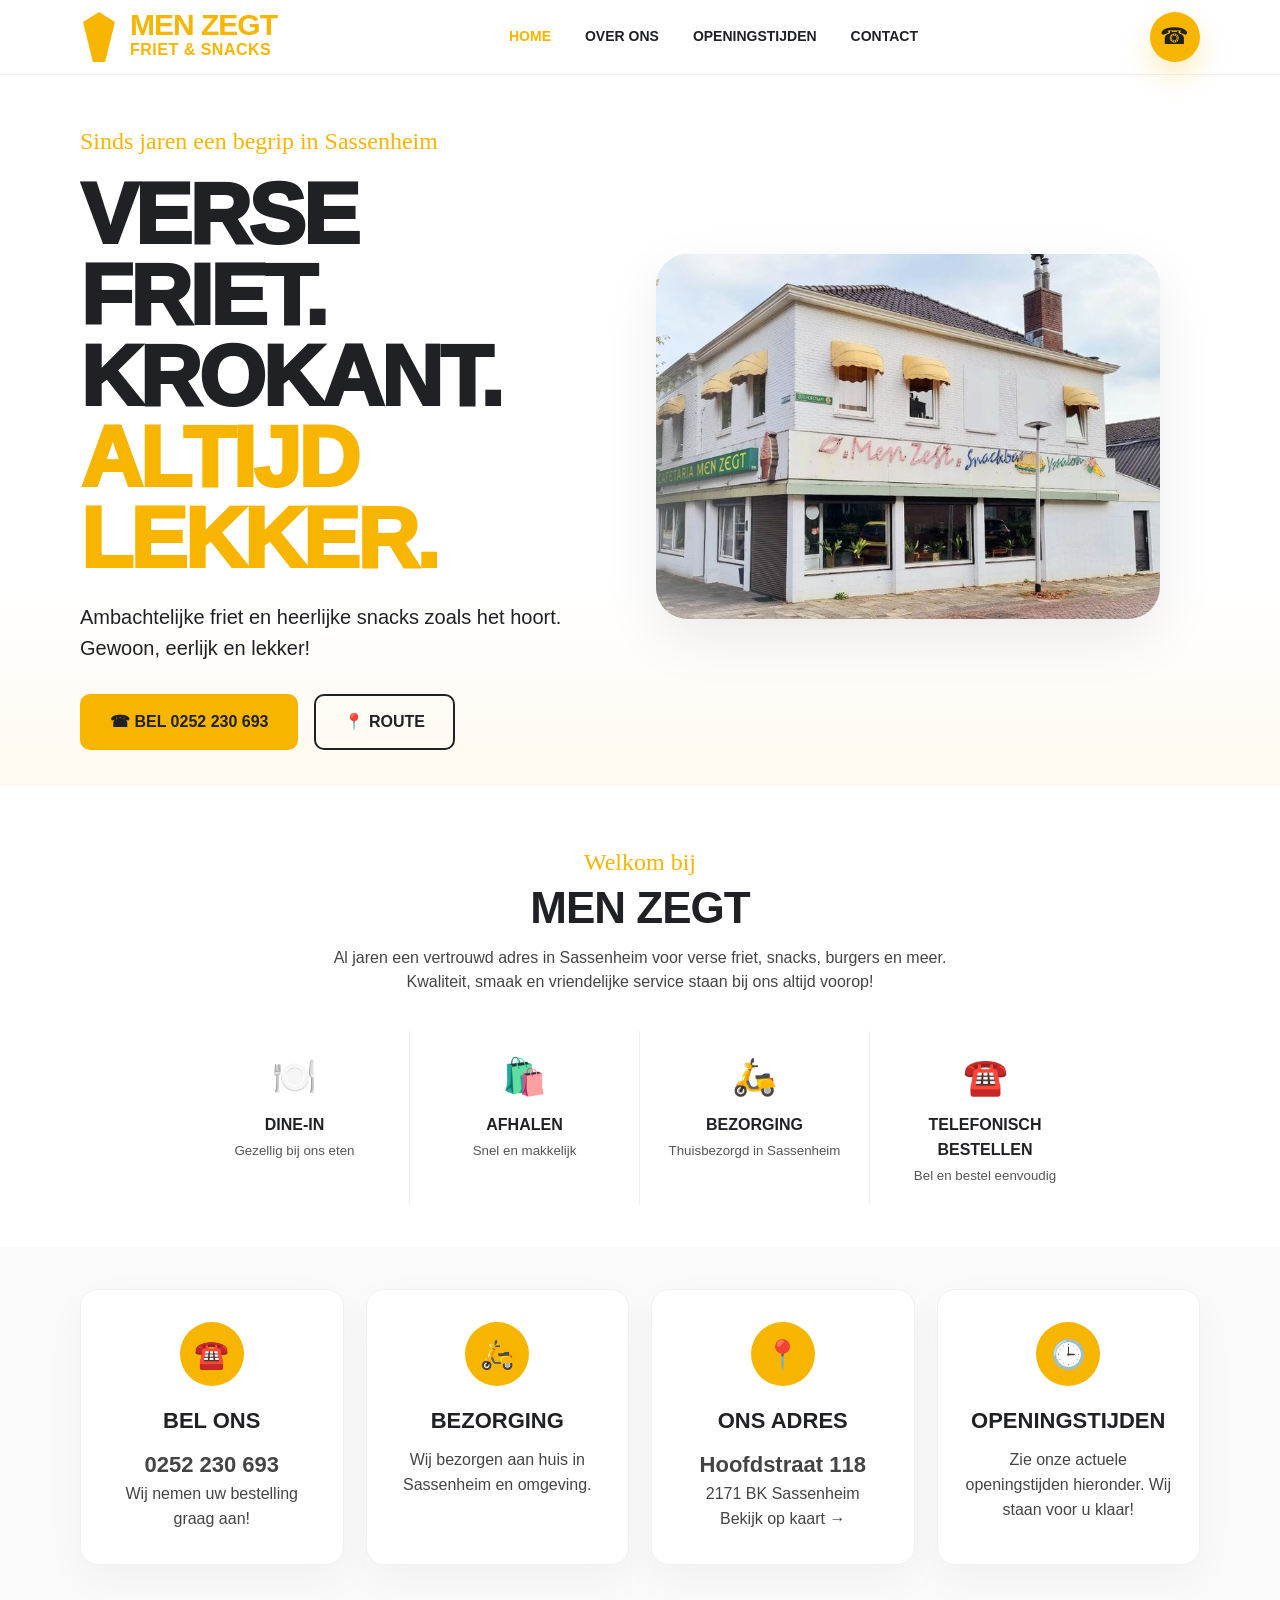
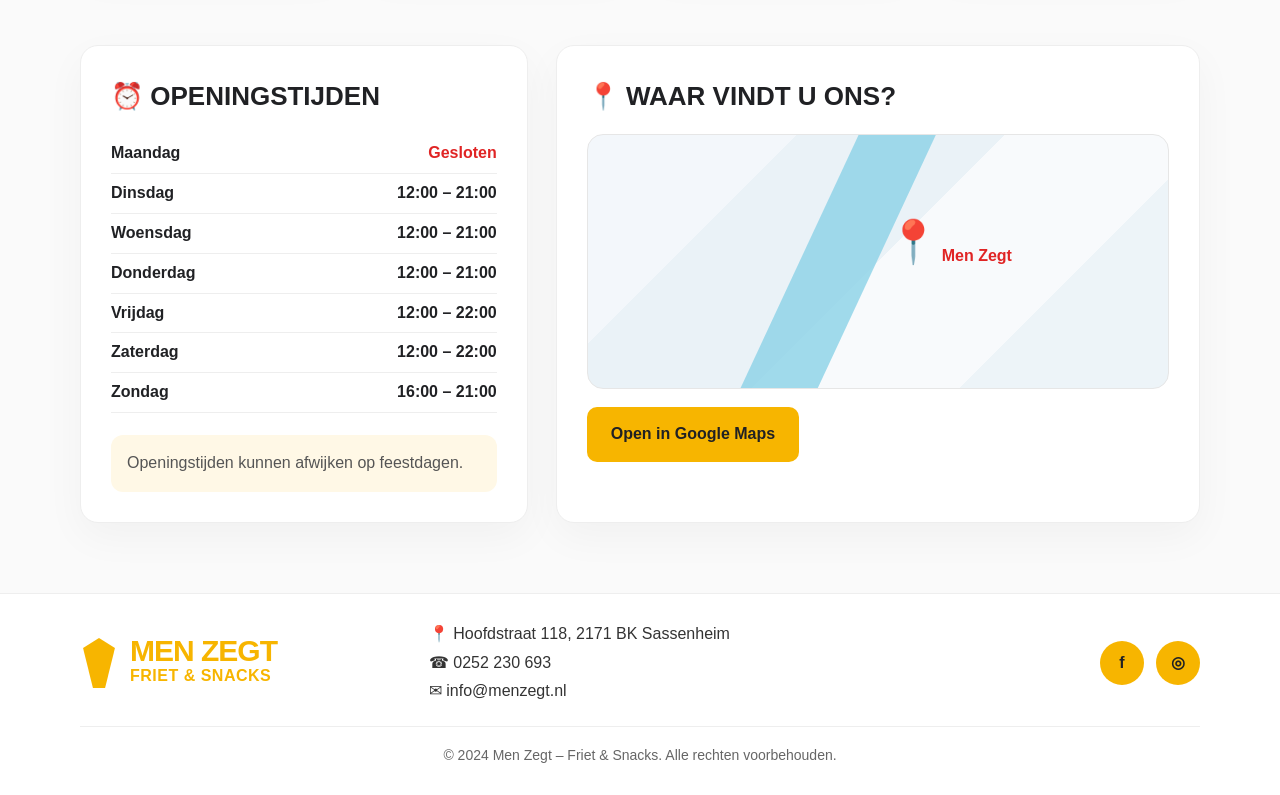
==== index.html @ 77c92645 "Add files via upload" ====
<!doctype html>
<html lang="nl">
<head>
<meta charset="utf-8" />
<meta name="viewport" content="width=device-width, initial-scale=1" />
<title>Men Zegt — Friet & Snacks Sassenheim</title>
<meta name="description" content="Men Zegt Friet & Snacks in Sassenheim. Bel 0252 230 693 voor afhalen of bezorging." />
<style>
:root{--yellow:#f7b500;--black:#202124;--muted:#666;--soft:#fff8e6;--line:#eee;--shadow:0 20px 55px rgba(0,0,0,.08)}
*{box-sizing:border-box}html{scroll-behavior:smooth}body{margin:0;font-family:Arial,Helvetica,sans-serif;color:var(--black);background:#fff;line-height:1.55}a{color:inherit;text-decoration:none}.wrap{width:min(1120px,92vw);margin:auto}
.header{position:sticky;top:0;background:rgba(255,255,255,.92);backdrop-filter:blur(14px);border-bottom:1px solid #f2f2f2;z-index:10}.nav{height:74px;display:flex;align-items:center;justify-content:space-between;gap:24px}.logo{display:flex;align-items:center;gap:12px;font-weight:900}.fries{width:38px;height:50px;background:var(--yellow);clip-path:polygon(50% 0,92% 20%,66% 100%,34% 100%,8% 20%)}.logo b{display:block;font-size:30px;line-height:.9;letter-spacing:-1px}.logo span{display:block;color:var(--yellow);font-weight:900;font-size:16px;letter-spacing:.5px}.links{display:flex;gap:34px;font-size:14px;font-weight:800;text-transform:uppercase}.links a:first-child{color:var(--yellow)}.roundcall{width:50px;height:50px;border-radius:999px;background:var(--yellow);display:grid;place-items:center;font-size:23px;box-shadow:0 14px 28px rgba(247,181,0,.25)}
.hero{padding:48px 0 36px;background:linear-gradient(180deg,#fff 0%,#fff 72%,#fffaf0 100%);overflow:hidden}.hero-grid{display:grid;grid-template-columns:.92fr 1.08fr;align-items:center;gap:38px}.eyebrow{font-family:cursive;color:var(--yellow);font-size:24px;margin:0 0 14px}h1{font-size:clamp(46px,7vw,86px);line-height:.94;margin:0 0 24px;font-weight:950;letter-spacing:-3px;text-transform:uppercase}h1 .yellow{color:var(--yellow)}.lead{font-size:20px;margin:0 0 30px;max-width:500px}.actions{display:flex;gap:16px;flex-wrap:wrap}.btn{display:inline-flex;align-items:center;justify-content:center;gap:10px;min-height:56px;padding:0 28px;border-radius:10px;border:2px solid var(--black);font-weight:900;text-transform:uppercase}.btn.primary{background:var(--yellow);border-color:var(--yellow)}.hero-photo{position:relative;border-radius:32px;overflow:hidden;box-shadow:var(--shadow);background:#eee}.hero-photo img{width:100%;display:block;aspect-ratio:1.38/1;object-fit:cover;object-position:center}.hero-photo:before{content:"";position:absolute;inset:0;background:linear-gradient(90deg,rgba(255,255,255,.33),transparent 35%);pointer-events:none}
.intro{padding:58px 0 42px;text-align:center}.script{font-family:cursive;color:var(--yellow);font-size:24px}h2{font-size:44px;line-height:1;margin:4px 0 16px;text-transform:uppercase;letter-spacing:-1px}.intro p{max-width:620px;margin:0 auto 36px;color:#444}.features{display:grid;grid-template-columns:repeat(4,1fr);gap:0;max-width:920px;margin:auto}.feature{padding:18px 24px;border-right:1px solid var(--line)}.feature:last-child{border-right:0}.ico{font-size:36px;color:var(--yellow)}.feature b{display:block;margin-top:8px;text-transform:uppercase}.feature small{color:#555}
.cards{padding:42px 0;background:#fafafa}.cardgrid{display:grid;grid-template-columns:repeat(4,1fr);gap:22px}.card{background:#fff;border:1px solid #f1f1f1;border-radius:18px;padding:32px 22px;text-align:center;box-shadow:0 14px 40px rgba(0,0,0,.04)}.circle{width:64px;height:64px;border-radius:999px;background:var(--yellow);display:grid;place-items:center;margin:0 auto 18px;font-size:28px}.card h3{margin:0 0 10px;text-transform:uppercase;font-size:22px}.card p{margin:0;color:#444}.card strong{font-size:22px}
.info{padding:38px 0 70px;background:#fafafa}.info-grid{display:grid;grid-template-columns:.82fr 1.18fr;gap:28px}.panel{background:#fff;border:1px solid #eee;border-radius:18px;padding:30px;box-shadow:0 14px 40px rgba(0,0,0,.04)}.panel h3{margin:0 0 18px;font-size:26px;text-transform:uppercase}.hours div{display:flex;justify-content:space-between;border-bottom:1px solid #eee;padding:7px 0;font-weight:700}.closed{color:#e02424}.note{margin-top:22px;background:var(--soft);border-radius:12px;padding:16px;color:#555}.mapbox{height:255px;border-radius:16px;border:1px solid #e6e6e6;background:linear-gradient(135deg,#f3f7fb 25%,#eaf2f7 25% 50%,#f8fafc 50% 75%,#edf4f8 75%);position:relative;overflow:hidden}.mapbox:before{content:"";position:absolute;left:36%;top:-20%;width:70px;height:150%;background:#8bd3e8;transform:rotate(25deg);opacity:.8}.pin{position:absolute;left:56%;top:42%;transform:translate(-50%,-50%);font-size:42px;color:#e02424;font-weight:900}.maplabel{position:absolute;left:61%;top:43%;font-weight:900;color:#e02424}.mapbtn{margin-top:18px;background:var(--yellow);border:0;border-radius:10px;padding:15px 24px;font-weight:900;display:inline-flex}
.footer{border-top:1px solid #eee;padding:28px 0;background:#fff}.foot{display:grid;grid-template-columns:1fr 1.3fr 1fr;gap:24px;align-items:center}.contactline{display:grid;gap:4px;color:#333}.social{justify-self:end;display:flex;gap:12px}.social a{width:44px;height:44px;border-radius:999px;background:var(--yellow);display:grid;place-items:center;font-weight:900}.copy{text-align:center;border-top:1px solid #eee;margin-top:22px;padding-top:18px;color:#666;font-size:14px}
@media(max-width:850px){.links{display:none}.nav{height:68px}.logo b{font-size:25px}.hero{padding:24px 0 36px}.hero-grid{grid-template-columns:1fr;gap:22px}.hero-photo{order:-1;border-radius:0;margin:0 calc(50% - 50vw);box-shadow:none}.hero-photo img{aspect-ratio:16/9;object-position:center}.hero-photo:before{background:linear-gradient(180deg,rgba(255,255,255,.18),rgba(255,255,255,0))}h1{font-size:56px;letter-spacing:-2px}.lead{font-size:18px}.btn{flex:1;padding:0 12px}.features,.cardgrid,.info-grid,.foot{grid-template-columns:1fr}.feature{border-right:0;border-bottom:1px solid var(--line)}.feature:last-child{border-bottom:0}.social{justify-self:start}.panel{padding:24px}}
@media(max-width:480px){.roundcall{width:44px;height:44px}h1{font-size:48px}.eyebrow{font-size:21px}.actions{gap:10px}.btn{font-size:13px;min-height:52px}.cardgrid{gap:14px}.card{padding:26px 18px}}
</style>
</head>
<body>
<header class="header"><div class="wrap nav"><a class="logo" href="#"><i class="fries"></i><span><b>MEN ZEGT</b><span>FRIET & SNACKS</span></span></a><nav class="links"><a href="#home">Home</a><a href="#over">Over ons</a><a href="#tijden">Openingstijden</a><a href="#contact">Contact</a></nav><a class="roundcall" href="tel:+31252230693">☎</a></div></header>
<main id="home">
<section class="hero"><div class="wrap hero-grid"><div class="hero-text"><p class="eyebrow">Sinds jaren een begrip in Sassenheim</p><h1>Verse friet.<br>Krokant.<br><span class="yellow">Altijd lekker.</span></h1><p class="lead">Ambachtelijke friet en heerlijke snacks zoals het hoort. Gewoon, eerlijk en lekker!</p><div class="actions"><a class="btn primary" href="tel:+31252230693">☎ Bel 0252 230 693</a><a class="btn" href="https://www.google.com/maps/search/?api=1&query=Men+Zegt+Hoofdstraat+118+2171+BK+Sassenheim" target="_blank">📍 Route</a></div></div><figure class="hero-photo"><img alt="Men Zegt cafetaria in Sassenheim" src="[data-uri]"></figure></div></section>
<section id="over" class="intro wrap"><div class="script">Welkom bij</div><h2>Men Zegt</h2><p>Al jaren een vertrouwd adres in Sassenheim voor verse friet, snacks, burgers en meer. Kwaliteit, smaak en vriendelijke service staan bij ons altijd voorop!</p><div class="features"><div class="feature"><div class="ico">🍽️</div><b>Dine-in</b><small>Gezellig bij ons eten</small></div><div class="feature"><div class="ico">🛍️</div><b>Afhalen</b><small>Snel en makkelijk</small></div><div class="feature"><div class="ico">🛵</div><b>Bezorging</b><small>Thuisbezorgd in Sassenheim</small></div><div class="feature"><div class="ico">☎️</div><b>Telefonisch bestellen</b><small>Bel en bestel eenvoudig</small></div></div></section>
<section class="cards"><div class="wrap cardgrid"><a class="card" href="tel:+31252230693"><div class="circle">☎️</div><h3>Bel ons</h3><p><strong>0252 230 693</strong><br>Wij nemen uw bestelling graag aan!</p></a><div class="card"><div class="circle">🛵</div><h3>Bezorging</h3><p>Wij bezorgen aan huis in Sassenheim en omgeving.</p></div><a class="card" href="https://www.google.com/maps/search/?api=1&query=Men+Zegt+Hoofdstraat+118+2171+BK+Sassenheim" target="_blank"><div class="circle">📍</div><h3>Ons adres</h3><p><strong>Hoofdstraat 118</strong><br>2171 BK Sassenheim<br>Bekijk op kaart →</p></a><a class="card" href="#tijden"><div class="circle">🕒</div><h3>Openingstijden</h3><p>Zie onze actuele openingstijden hieronder. Wij staan voor u klaar!</p></a></div></section>
<section id="tijden" class="info"><div class="wrap info-grid"><div class="panel"><h3>⏰ Openingstijden</h3><div class="hours"><div><span>Maandag</span><span class="closed">Gesloten</span></div><div><span>Dinsdag</span><span>12:00 – 21:00</span></div><div><span>Woensdag</span><span>12:00 – 21:00</span></div><div><span>Donderdag</span><span>12:00 – 21:00</span></div><div><span>Vrijdag</span><span>12:00 – 22:00</span></div><div><span>Zaterdag</span><span>12:00 – 22:00</span></div><div><span>Zondag</span><span>16:00 – 21:00</span></div></div><div class="note">Openingstijden kunnen afwijken op feestdagen.</div></div><div class="panel"><h3>📍 Waar vindt u ons?</h3><div class="mapbox"><div class="pin">📍</div><div class="maplabel">Men Zegt</div></div><a class="mapbtn" href="https://www.google.com/maps/search/?api=1&query=Men+Zegt+Hoofdstraat+118+2171+BK+Sassenheim" target="_blank">Open in Google Maps</a></div></div></section>
</main>
<footer id="contact" class="footer"><div class="wrap foot"><a class="logo" href="#"><i class="fries"></i><span><b>MEN ZEGT</b><span>FRIET & SNACKS</span></span></a><div class="contactline"><span>📍 Hoofdstraat 118, 2171 BK Sassenheim</span><span>☎ 0252 230 693</span><span>✉ info@menzegt.nl</span></div><div class="social"><a href="#">f</a><a href="#">◎</a></div></div><div class="wrap copy">© 2024 Men Zegt – Friet & Snacks. Alle rechten voorbehouden.</div></footer>
</body>
</html>
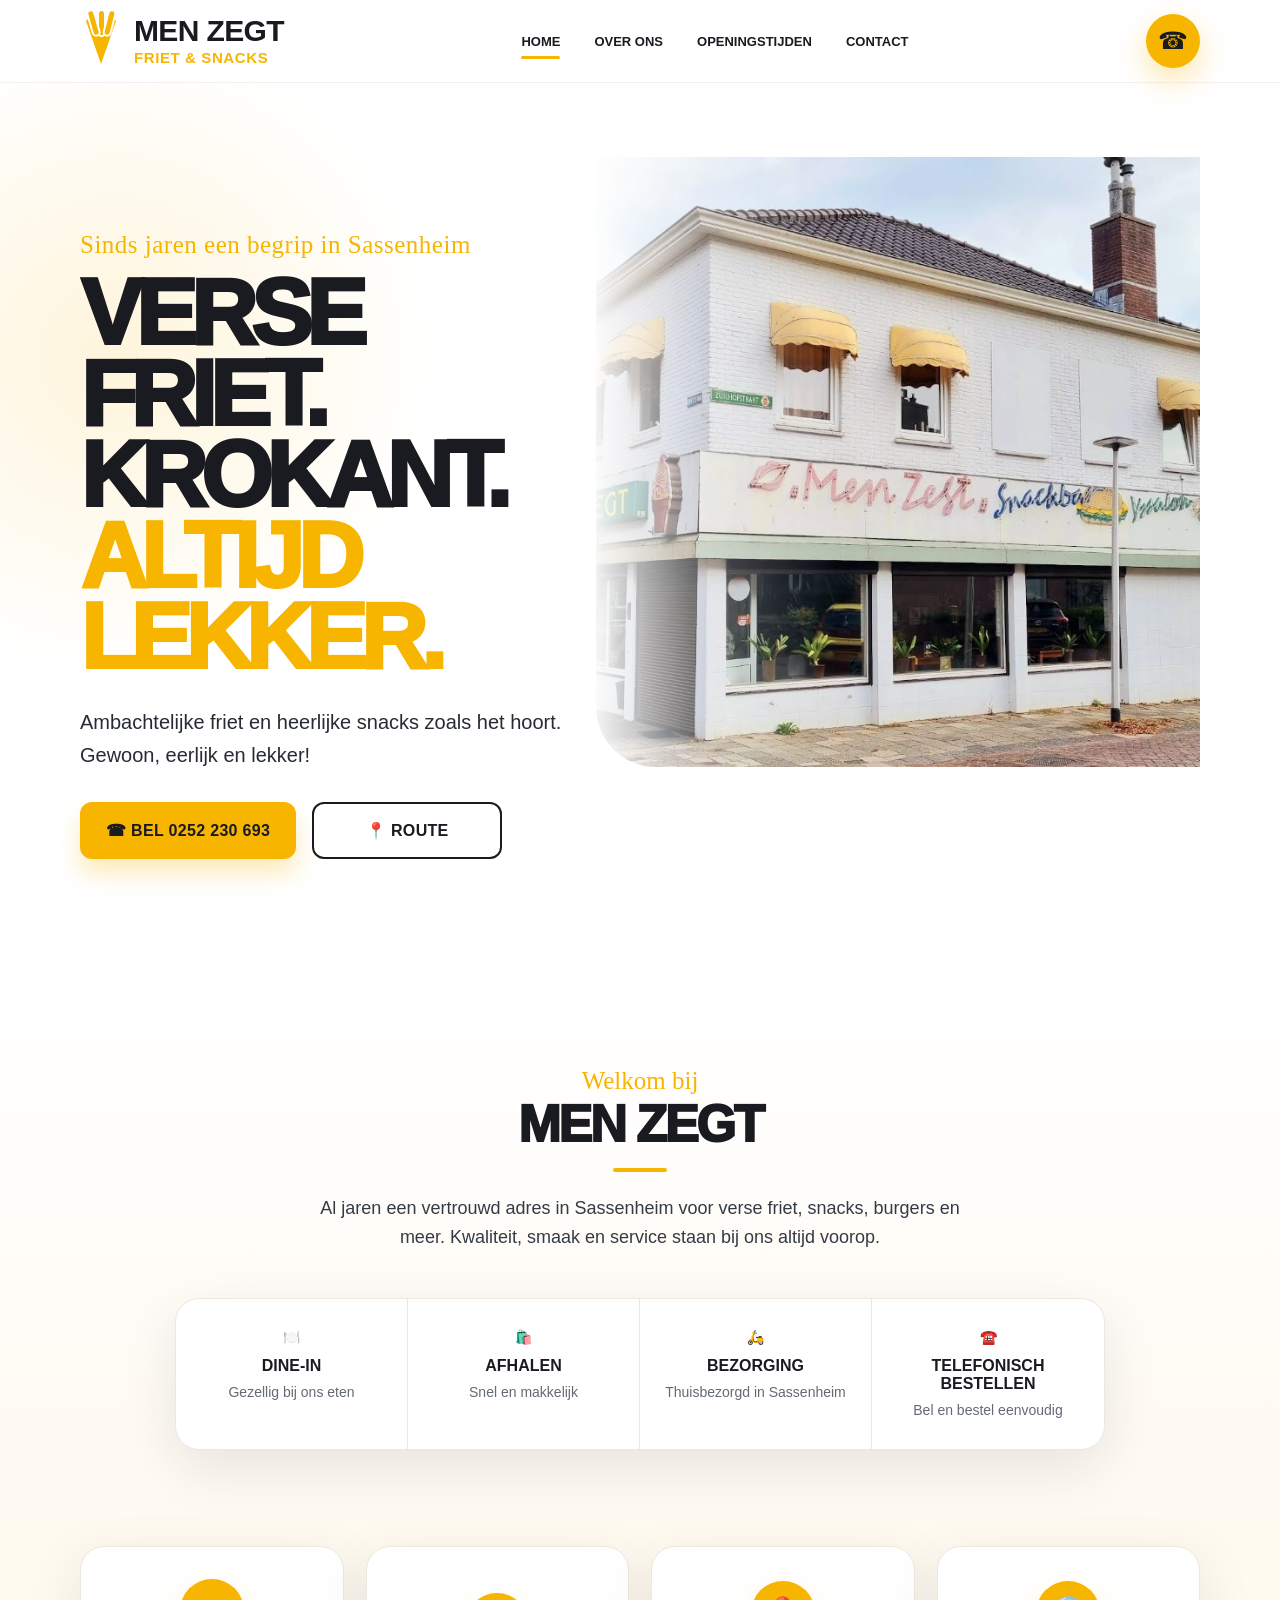
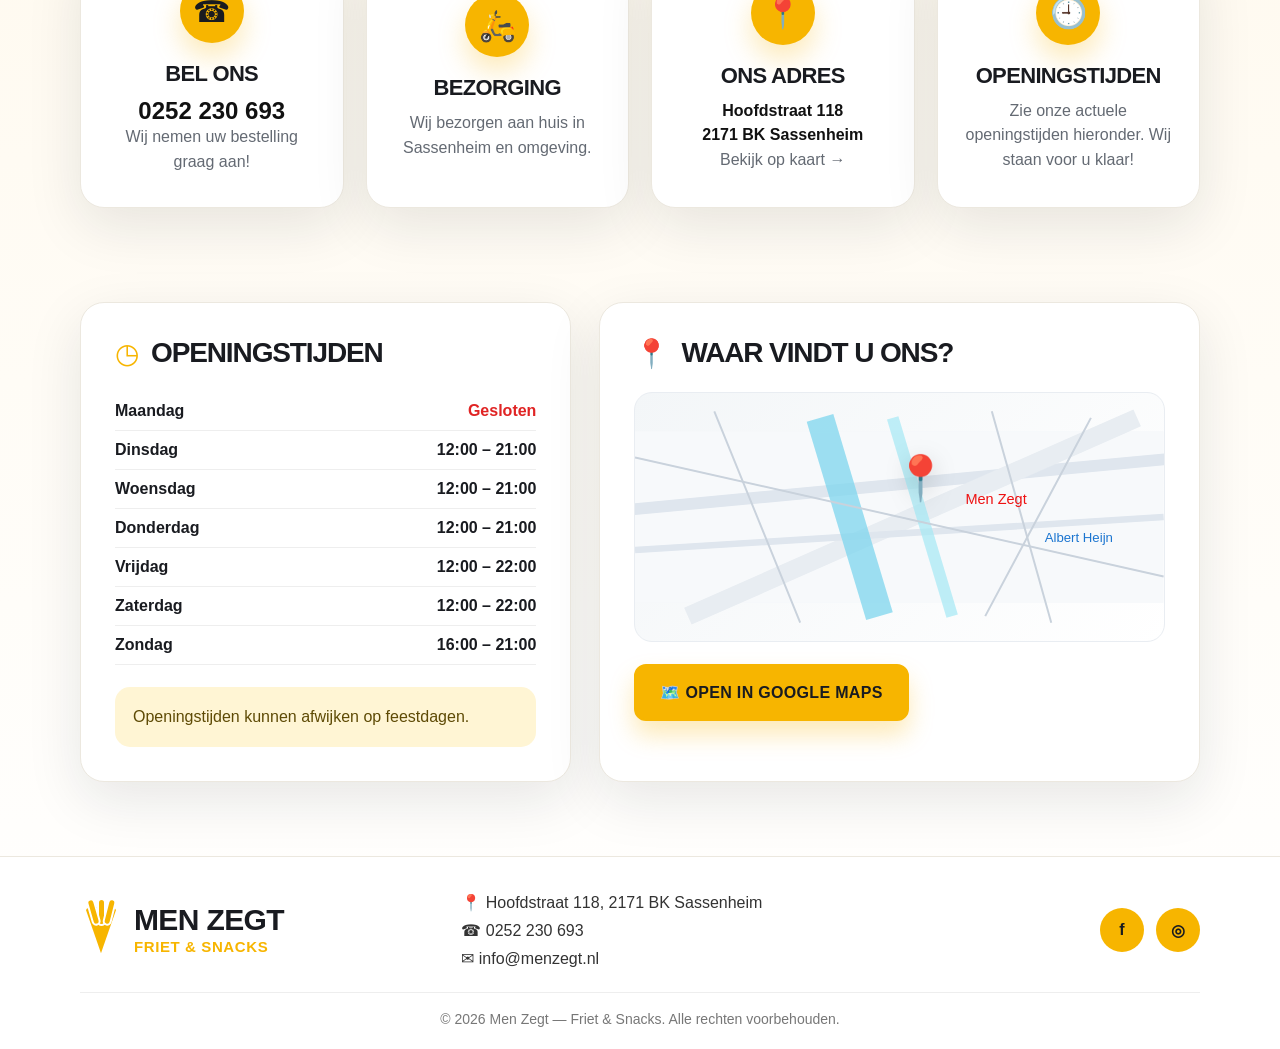
==== commit 983acb70: "Add files via upload" ====
--- a/index.html
+++ b/index.html
@@ -1,31 +1,122 @@
 <!doctype html>
 <html lang="nl">
 <head>
-<meta charset="utf-8" />
-<meta name="viewport" content="width=device-width, initial-scale=1" />
-<title>Men Zegt — Friet & Snacks Sassenheim</title>
-<meta name="description" content="Men Zegt Friet & Snacks in Sassenheim. Bel 0252 230 693 voor afhalen of bezorging." />
-<style>
-:root{--yellow:#f7b500;--black:#202124;--muted:#666;--soft:#fff8e6;--line:#eee;--shadow:0 20px 55px rgba(0,0,0,.08)}
-*{box-sizing:border-box}html{scroll-behavior:smooth}body{margin:0;font-family:Arial,Helvetica,sans-serif;color:var(--black);background:#fff;line-height:1.55}a{color:inherit;text-decoration:none}.wrap{width:min(1120px,92vw);margin:auto}
-.header{position:sticky;top:0;background:rgba(255,255,255,.92);backdrop-filter:blur(14px);border-bottom:1px solid #f2f2f2;z-index:10}.nav{height:74px;display:flex;align-items:center;justify-content:space-between;gap:24px}.logo{display:flex;align-items:center;gap:12px;font-weight:900}.fries{width:38px;height:50px;background:var(--yellow);clip-path:polygon(50% 0,92% 20%,66% 100%,34% 100%,8% 20%)}.logo b{display:block;font-size:30px;line-height:.9;letter-spacing:-1px}.logo span{display:block;color:var(--yellow);font-weight:900;font-size:16px;letter-spacing:.5px}.links{display:flex;gap:34px;font-size:14px;font-weight:800;text-transform:uppercase}.links a:first-child{color:var(--yellow)}.roundcall{width:50px;height:50px;border-radius:999px;background:var(--yellow);display:grid;place-items:center;font-size:23px;box-shadow:0 14px 28px rgba(247,181,0,.25)}
-.hero{padding:48px 0 36px;background:linear-gradient(180deg,#fff 0%,#fff 72%,#fffaf0 100%);overflow:hidden}.hero-grid{display:grid;grid-template-columns:.92fr 1.08fr;align-items:center;gap:38px}.eyebrow{font-family:cursive;color:var(--yellow);font-size:24px;margin:0 0 14px}h1{font-size:clamp(46px,7vw,86px);line-height:.94;margin:0 0 24px;font-weight:950;letter-spacing:-3px;text-transform:uppercase}h1 .yellow{color:var(--yellow)}.lead{font-size:20px;margin:0 0 30px;max-width:500px}.actions{display:flex;gap:16px;flex-wrap:wrap}.btn{display:inline-flex;align-items:center;justify-content:center;gap:10px;min-height:56px;padding:0 28px;border-radius:10px;border:2px solid var(--black);font-weight:900;text-transform:uppercase}.btn.primary{background:var(--yellow);border-color:var(--yellow)}.hero-photo{position:relative;border-radius:32px;overflow:hidden;box-shadow:var(--shadow);background:#eee}.hero-photo img{width:100%;display:block;aspect-ratio:1.38/1;object-fit:cover;object-position:center}.hero-photo:before{content:"";position:absolute;inset:0;background:linear-gradient(90deg,rgba(255,255,255,.33),transparent 35%);pointer-events:none}
-.intro{padding:58px 0 42px;text-align:center}.script{font-family:cursive;color:var(--yellow);font-size:24px}h2{font-size:44px;line-height:1;margin:4px 0 16px;text-transform:uppercase;letter-spacing:-1px}.intro p{max-width:620px;margin:0 auto 36px;color:#444}.features{display:grid;grid-template-columns:repeat(4,1fr);gap:0;max-width:920px;margin:auto}.feature{padding:18px 24px;border-right:1px solid var(--line)}.feature:last-child{border-right:0}.ico{font-size:36px;color:var(--yellow)}.feature b{display:block;margin-top:8px;text-transform:uppercase}.feature small{color:#555}
-.cards{padding:42px 0;background:#fafafa}.cardgrid{display:grid;grid-template-columns:repeat(4,1fr);gap:22px}.card{background:#fff;border:1px solid #f1f1f1;border-radius:18px;padding:32px 22px;text-align:center;box-shadow:0 14px 40px rgba(0,0,0,.04)}.circle{width:64px;height:64px;border-radius:999px;background:var(--yellow);display:grid;place-items:center;margin:0 auto 18px;font-size:28px}.card h3{margin:0 0 10px;text-transform:uppercase;font-size:22px}.card p{margin:0;color:#444}.card strong{font-size:22px}
-.info{padding:38px 0 70px;background:#fafafa}.info-grid{display:grid;grid-template-columns:.82fr 1.18fr;gap:28px}.panel{background:#fff;border:1px solid #eee;border-radius:18px;padding:30px;box-shadow:0 14px 40px rgba(0,0,0,.04)}.panel h3{margin:0 0 18px;font-size:26px;text-transform:uppercase}.hours div{display:flex;justify-content:space-between;border-bottom:1px solid #eee;padding:7px 0;font-weight:700}.closed{color:#e02424}.note{margin-top:22px;background:var(--soft);border-radius:12px;padding:16px;color:#555}.mapbox{height:255px;border-radius:16px;border:1px solid #e6e6e6;background:linear-gradient(135deg,#f3f7fb 25%,#eaf2f7 25% 50%,#f8fafc 50% 75%,#edf4f8 75%);position:relative;overflow:hidden}.mapbox:before{content:"";position:absolute;left:36%;top:-20%;width:70px;height:150%;background:#8bd3e8;transform:rotate(25deg);opacity:.8}.pin{position:absolute;left:56%;top:42%;transform:translate(-50%,-50%);font-size:42px;color:#e02424;font-weight:900}.maplabel{position:absolute;left:61%;top:43%;font-weight:900;color:#e02424}.mapbtn{margin-top:18px;background:var(--yellow);border:0;border-radius:10px;padding:15px 24px;font-weight:900;display:inline-flex}
-.footer{border-top:1px solid #eee;padding:28px 0;background:#fff}.foot{display:grid;grid-template-columns:1fr 1.3fr 1fr;gap:24px;align-items:center}.contactline{display:grid;gap:4px;color:#333}.social{justify-self:end;display:flex;gap:12px}.social a{width:44px;height:44px;border-radius:999px;background:var(--yellow);display:grid;place-items:center;font-weight:900}.copy{text-align:center;border-top:1px solid #eee;margin-top:22px;padding-top:18px;color:#666;font-size:14px}
-@media(max-width:850px){.links{display:none}.nav{height:68px}.logo b{font-size:25px}.hero{padding:24px 0 36px}.hero-grid{grid-template-columns:1fr;gap:22px}.hero-photo{order:-1;border-radius:0;margin:0 calc(50% - 50vw);box-shadow:none}.hero-photo img{aspect-ratio:16/9;object-position:center}.hero-photo:before{background:linear-gradient(180deg,rgba(255,255,255,.18),rgba(255,255,255,0))}h1{font-size:56px;letter-spacing:-2px}.lead{font-size:18px}.btn{flex:1;padding:0 12px}.features,.cardgrid,.info-grid,.foot{grid-template-columns:1fr}.feature{border-right:0;border-bottom:1px solid var(--line)}.feature:last-child{border-bottom:0}.social{justify-self:start}.panel{padding:24px}}
-@media(max-width:480px){.roundcall{width:44px;height:44px}h1{font-size:48px}.eyebrow{font-size:21px}.actions{gap:10px}.btn{font-size:13px;min-height:52px}.cardgrid{gap:14px}.card{padding:26px 18px}}
-</style>
+  <meta charset="utf-8">
+  <meta name="viewport" content="width=device-width, initial-scale=1">
+  <title>Men Zegt — Friet & Snacks in Sassenheim</title>
+  <meta name="description" content="Men Zegt in Sassenheim. Verse friet, snacks, dine-in, afhalen en bezorging. Bel 0252 230 693.">
+  <style>
+    :root{
+      --yellow:#f7b500; --yellow2:#ffd45a; --ink:#191b20; --muted:#646a73; --line:#ece8df; --bg:#fffaf0; --white:#fff;
+      --shadow:0 18px 55px rgba(24,28,35,.10); --radius:28px;
+    }
+    *{box-sizing:border-box}
+    html{scroll-behavior:smooth}
+    body{margin:0;font-family:Inter,Arial,Helvetica,sans-serif;color:var(--ink);background:linear-gradient(180deg,#fff 0%,#fffaf0 58%,#fff 100%);}
+    a{color:inherit;text-decoration:none}
+    .wrap{width:min(1120px,calc(100% - 36px));margin:auto}
+    header{position:sticky;top:0;z-index:20;background:rgba(255,255,255,.84);backdrop-filter:blur(16px);border-bottom:1px solid rgba(0,0,0,.05)}
+    .nav{height:82px;display:flex;align-items:center;justify-content:space-between;gap:22px}
+    .brand{display:flex;align-items:center;gap:12px;font-weight:900;letter-spacing:-.04em}
+    .mark{width:42px;height:56px;position:relative;display:grid;place-items:center}
+    .mark:before{content:"";width:32px;height:46px;background:var(--yellow);clip-path:polygon(0 0,100% 0,50% 100%);border-radius:8px 8px 20px 20px;display:block}
+    .fries{position:absolute;top:-2px;display:flex;gap:3px}
+    .fries i{display:block;width:5px;height:24px;background:var(--yellow);border-radius:3px;box-shadow:0 0 0 2px #fff}
+    .fries i:nth-child(1){transform:rotate(-16deg)}.fries i:nth-child(3){transform:rotate(14deg)}
+    .brand-text b{display:block;font-size:30px;line-height:.9} .brand-text span{display:block;color:var(--yellow);font-weight:900;font-size:15px;letter-spacing:.04em;margin-top:5px}
+    nav{display:flex;gap:34px;align-items:center;font-weight:850;font-size:13px;text-transform:uppercase}
+    nav a{position:relative} nav a:after{content:"";position:absolute;left:0;right:0;bottom:-10px;height:3px;background:var(--yellow);border-radius:9px;transform:scaleX(0);transition:.2s} nav a:hover:after,nav a.active:after{transform:scaleX(1)}
+    .call-dot{width:54px;height:54px;border-radius:50%;background:var(--yellow);display:grid;place-items:center;font-size:24px;box-shadow:0 12px 30px rgba(247,181,0,.35)}
+    .hero{position:relative;overflow:hidden;background:#fff}
+    .hero:before{content:"";position:absolute;inset:0;background:radial-gradient(circle at 9% 30%,rgba(247,181,0,.14),transparent 24%),linear-gradient(90deg,#fff 0%,#fff 39%,rgba(255,255,255,.36) 49%,rgba(255,255,255,0) 65%);z-index:1;pointer-events:none}
+    .hero-grid{position:relative;z-index:2;display:grid;grid-template-columns:.9fr 1.1fr;min-height:610px;align-items:center;gap:22px}
+    .hero-copy{padding:74px 0 60px}
+    .script{font-family:"Trebuchet MS",cursive;color:var(--yellow);font-size:25px;margin:0 0 14px;letter-spacing:.02em}
+    h1{font-size:clamp(54px,7.2vw,96px);line-height:.88;margin:0 0 28px;font-weight:1000;letter-spacing:-.07em;text-transform:uppercase}
+    h1 span{color:var(--yellow)}
+    .lead{font-size:20px;line-height:1.65;color:#272b33;margin:0 0 30px;max-width:540px}
+    .buttons{display:flex;gap:16px;flex-wrap:wrap}
+    .btn{display:inline-flex;align-items:center;justify-content:center;gap:10px;padding:17px 24px;border-radius:12px;font-weight:900;text-transform:uppercase;letter-spacing:.02em;border:2px solid var(--ink);min-width:190px}
+    .btn.primary{background:var(--yellow);border-color:var(--yellow);box-shadow:0 14px 25px rgba(247,181,0,.28)}
+    .hero-photo{height:610px;align-self:stretch;position:relative}
+    .hero-photo img{width:100%;height:100%;object-fit:cover;object-position:center;display:block;clip-path:inset(0 0 0 0 round 0 0 0 60px)}
+    .hero-photo:after{content:"";position:absolute;inset:0;background:linear-gradient(90deg,rgba(255,255,255,.94) 0%,rgba(255,255,255,.30) 18%,rgba(255,255,255,0) 40%);}
+    section{padding:74px 0}
+    .intro{text-align:center;background:linear-gradient(180deg,#fff 0%,#fffaf1 100%)}
+    .eyebrow{font-family:"Trebuchet MS",cursive;color:var(--yellow);font-size:25px;margin-bottom:4px}
+    h2{font-size:clamp(34px,4vw,52px);line-height:1;margin:0;font-weight:1000;letter-spacing:-.05em;text-transform:uppercase}
+    .underline{width:54px;height:4px;background:var(--yellow);border-radius:9px;margin:17px auto 22px}
+    .center-text{max-width:680px;margin:0 auto 45px;color:#333b45;font-size:18px;line-height:1.65}
+    .features{display:grid;grid-template-columns:repeat(4,1fr);gap:0;max-width:930px;margin:auto;border-radius:24px;overflow:hidden;background:#fff;box-shadow:var(--shadow);border:1px solid var(--line)}
+    .feature{padding:30px 20px;border-right:1px solid var(--line)} .feature:last-child{border-right:0}
+    .ico{font-size:37px;color:var(--yellow);display:block;margin-bottom:12px} .feature b{display:block;text-transform:uppercase;margin-bottom:8px} .feature span{font-size:14px;color:var(--muted)}
+    .cards{padding-top:22px}
+    .card-grid{display:grid;grid-template-columns:repeat(4,1fr);gap:22px}
+    .card{background:#fff;border:1px solid var(--line);border-radius:24px;padding:32px 24px;text-align:center;box-shadow:var(--shadow);min-height:210px;display:flex;flex-direction:column;align-items:center;justify-content:center}
+    .round{width:64px;height:64px;border-radius:50%;background:var(--yellow);display:grid;place-items:center;font-size:30px;margin-bottom:18px;box-shadow:0 14px 28px rgba(247,181,0,.28)}
+    .card h3{margin:0 0 10px;font-size:22px;text-transform:uppercase;letter-spacing:-.03em} .card p{margin:0;color:var(--muted);line-height:1.55} .card strong{font-size:24px;color:#111}
+    .info{padding-top:20px}
+    .info-grid{display:grid;grid-template-columns:.9fr 1.1fr;gap:28px;align-items:stretch}
+    .panel{background:#fff;border:1px solid var(--line);border-radius:24px;padding:34px;box-shadow:var(--shadow)}
+    .panel-title{display:flex;gap:12px;align-items:center;margin-bottom:22px} .panel-title span{font-size:28px;color:var(--yellow)} .panel-title h3{margin:0;font-size:28px;text-transform:uppercase;letter-spacing:-.04em}
+    .hours{list-style:none;margin:0;padding:0} .hours li{display:flex;justify-content:space-between;gap:16px;padding:10px 0;border-bottom:1px solid #eee;font-weight:800} .hours li span:last-child{font-weight:900} .closed{color:#e02424!important}
+    .note{margin-top:22px;background:#fff5d4;border-radius:15px;padding:18px;color:#5e4a05;line-height:1.5}
+    .mapbox{height:250px;border-radius:18px;border:1px solid #e9edf2;overflow:hidden;background:linear-gradient(135deg,#f3f6f8,#fff);position:relative;margin-bottom:22px}
+    .mapbox svg{width:100%;height:100%;display:block} .pin{position:absolute;left:54%;top:45%;transform:translate(-50%,-100%);font-size:44px;filter:drop-shadow(0 8px 12px rgba(0,0,0,.18))}
+    .footer{padding:36px 0 22px;border-top:1px solid var(--line);background:#fff}
+    .footgrid{display:grid;grid-template-columns:1fr 1.3fr .7fr;gap:24px;align-items:center} .contact-lines{display:grid;gap:9px;color:#333} .social{display:flex;gap:12px;justify-content:flex-end} .social a{width:44px;height:44px;border-radius:50%;background:var(--yellow);display:grid;place-items:center;font-weight:900}
+    .copy{text-align:center;color:#777;border-top:1px solid #eee;margin-top:24px;padding-top:18px;font-size:14px}
+    @media(max-width:900px){.nav{height:72px} nav{display:none} .hero:before{background:linear-gradient(180deg,rgba(255,255,255,.96),rgba(255,255,255,.82))} .hero-grid{grid-template-columns:1fr;min-height:auto} .hero-photo{grid-row:1;height:330px;margin:0 -18px} .hero-photo img{border-radius:0;clip-path:none} .hero-photo:after{background:linear-gradient(180deg,rgba(255,255,255,.15),#fff 92%)} .hero-copy{padding:24px 0 50px;margin-top:-18px} .script{font-size:23px} h1{font-size:58px} .lead{font-size:18px} .buttons .btn{flex:1;min-width:145px;padding:16px 14px} .features,.card-grid,.info-grid,.footgrid{grid-template-columns:1fr} .feature{border-right:0;border-bottom:1px solid var(--line)} .feature:last-child{border-bottom:0} section{padding:56px 0} .social{justify-content:flex-start} }
+    @media(max-width:480px){.brand-text b{font-size:25px} .brand-text span{font-size:13px} .call-dot{width:48px;height:48px} .hero-photo{height:300px} h1{font-size:48px} .panel{padding:24px} .hours li{font-size:14px} .card-grid{gap:14px} .card{min-height:170px;padding:24px 18px} }
+  </style>
 </head>
 <body>
-<header class="header"><div class="wrap nav"><a class="logo" href="#"><i class="fries"></i><span><b>MEN ZEGT</b><span>FRIET & SNACKS</span></span></a><nav class="links"><a href="#home">Home</a><a href="#over">Over ons</a><a href="#tijden">Openingstijden</a><a href="#contact">Contact</a></nav><a class="roundcall" href="tel:+31252230693">☎</a></div></header>
-<main id="home">
-<section class="hero"><div class="wrap hero-grid"><div class="hero-text"><p class="eyebrow">Sinds jaren een begrip in Sassenheim</p><h1>Verse friet.<br>Krokant.<br><span class="yellow">Altijd lekker.</span></h1><p class="lead">Ambachtelijke friet en heerlijke snacks zoals het hoort. Gewoon, eerlijk en lekker!</p><div class="actions"><a class="btn primary" href="tel:+31252230693">☎ Bel 0252 230 693</a><a class="btn" href="https://www.google.com/maps/search/?api=1&query=Men+Zegt+Hoofdstraat+118+2171+BK+Sassenheim" target="_blank">📍 Route</a></div></div><figure class="hero-photo"><img alt="Men Zegt cafetaria in Sassenheim" src="[data-uri]"></figure></div></section>
-<section id="over" class="intro wrap"><div class="script">Welkom bij</div><h2>Men Zegt</h2><p>Al jaren een vertrouwd adres in Sassenheim voor verse friet, snacks, burgers en meer. Kwaliteit, smaak en vriendelijke service staan bij ons altijd voorop!</p><div class="features"><div class="feature"><div class="ico">🍽️</div><b>Dine-in</b><small>Gezellig bij ons eten</small></div><div class="feature"><div class="ico">🛍️</div><b>Afhalen</b><small>Snel en makkelijk</small></div><div class="feature"><div class="ico">🛵</div><b>Bezorging</b><small>Thuisbezorgd in Sassenheim</small></div><div class="feature"><div class="ico">☎️</div><b>Telefonisch bestellen</b><small>Bel en bestel eenvoudig</small></div></div></section>
-<section class="cards"><div class="wrap cardgrid"><a class="card" href="tel:+31252230693"><div class="circle">☎️</div><h3>Bel ons</h3><p><strong>0252 230 693</strong><br>Wij nemen uw bestelling graag aan!</p></a><div class="card"><div class="circle">🛵</div><h3>Bezorging</h3><p>Wij bezorgen aan huis in Sassenheim en omgeving.</p></div><a class="card" href="https://www.google.com/maps/search/?api=1&query=Men+Zegt+Hoofdstraat+118+2171+BK+Sassenheim" target="_blank"><div class="circle">📍</div><h3>Ons adres</h3><p><strong>Hoofdstraat 118</strong><br>2171 BK Sassenheim<br>Bekijk op kaart →</p></a><a class="card" href="#tijden"><div class="circle">🕒</div><h3>Openingstijden</h3><p>Zie onze actuele openingstijden hieronder. Wij staan voor u klaar!</p></a></div></section>
-<section id="tijden" class="info"><div class="wrap info-grid"><div class="panel"><h3>⏰ Openingstijden</h3><div class="hours"><div><span>Maandag</span><span class="closed">Gesloten</span></div><div><span>Dinsdag</span><span>12:00 – 21:00</span></div><div><span>Woensdag</span><span>12:00 – 21:00</span></div><div><span>Donderdag</span><span>12:00 – 21:00</span></div><div><span>Vrijdag</span><span>12:00 – 22:00</span></div><div><span>Zaterdag</span><span>12:00 – 22:00</span></div><div><span>Zondag</span><span>16:00 – 21:00</span></div></div><div class="note">Openingstijden kunnen afwijken op feestdagen.</div></div><div class="panel"><h3>📍 Waar vindt u ons?</h3><div class="mapbox"><div class="pin">📍</div><div class="maplabel">Men Zegt</div></div><a class="mapbtn" href="https://www.google.com/maps/search/?api=1&query=Men+Zegt+Hoofdstraat+118+2171+BK+Sassenheim" target="_blank">Open in Google Maps</a></div></div></section>
+<header>
+  <div class="wrap nav">
+    <a class="brand" href="#top" aria-label="Men Zegt home"><span class="mark"><span class="fries"><i></i><i></i><i></i></span></span><span class="brand-text"><b>MEN ZEGT</b><span>FRIET & SNACKS</span></span></a>
+    <nav><a class="active" href="#top">Home</a><a href="#over">Over ons</a><a href="#opening">Openingstijden</a><a href="#contact">Contact</a></nav>
+    <a class="call-dot" href="tel:+31252230693" aria-label="Bel Men Zegt">☎</a>
+  </div>
+</header>
+<main id="top">
+  <section class="hero">
+    <div class="wrap hero-grid">
+      <div class="hero-copy">
+        <p class="script">Sinds jaren een begrip in Sassenheim</p>
+        <h1>Verse friet.<br>Krokant.<br><span>Altijd lekker.</span></h1>
+        <p class="lead">Ambachtelijke friet en heerlijke snacks zoals het hoort. Gewoon, eerlijk en lekker!</p>
+        <div class="buttons"><a class="btn primary" href="tel:+31252230693">☎ Bel 0252 230 693</a><a class="btn" target="_blank" rel="noopener" href="https://www.google.com/maps/search/?api=1&query=Men+Zegt+Hoofdstraat+118+2171+BK+Sassenheim">📍 Route</a></div>
+      </div>
+      <div class="hero-photo"><img src="[data-uri]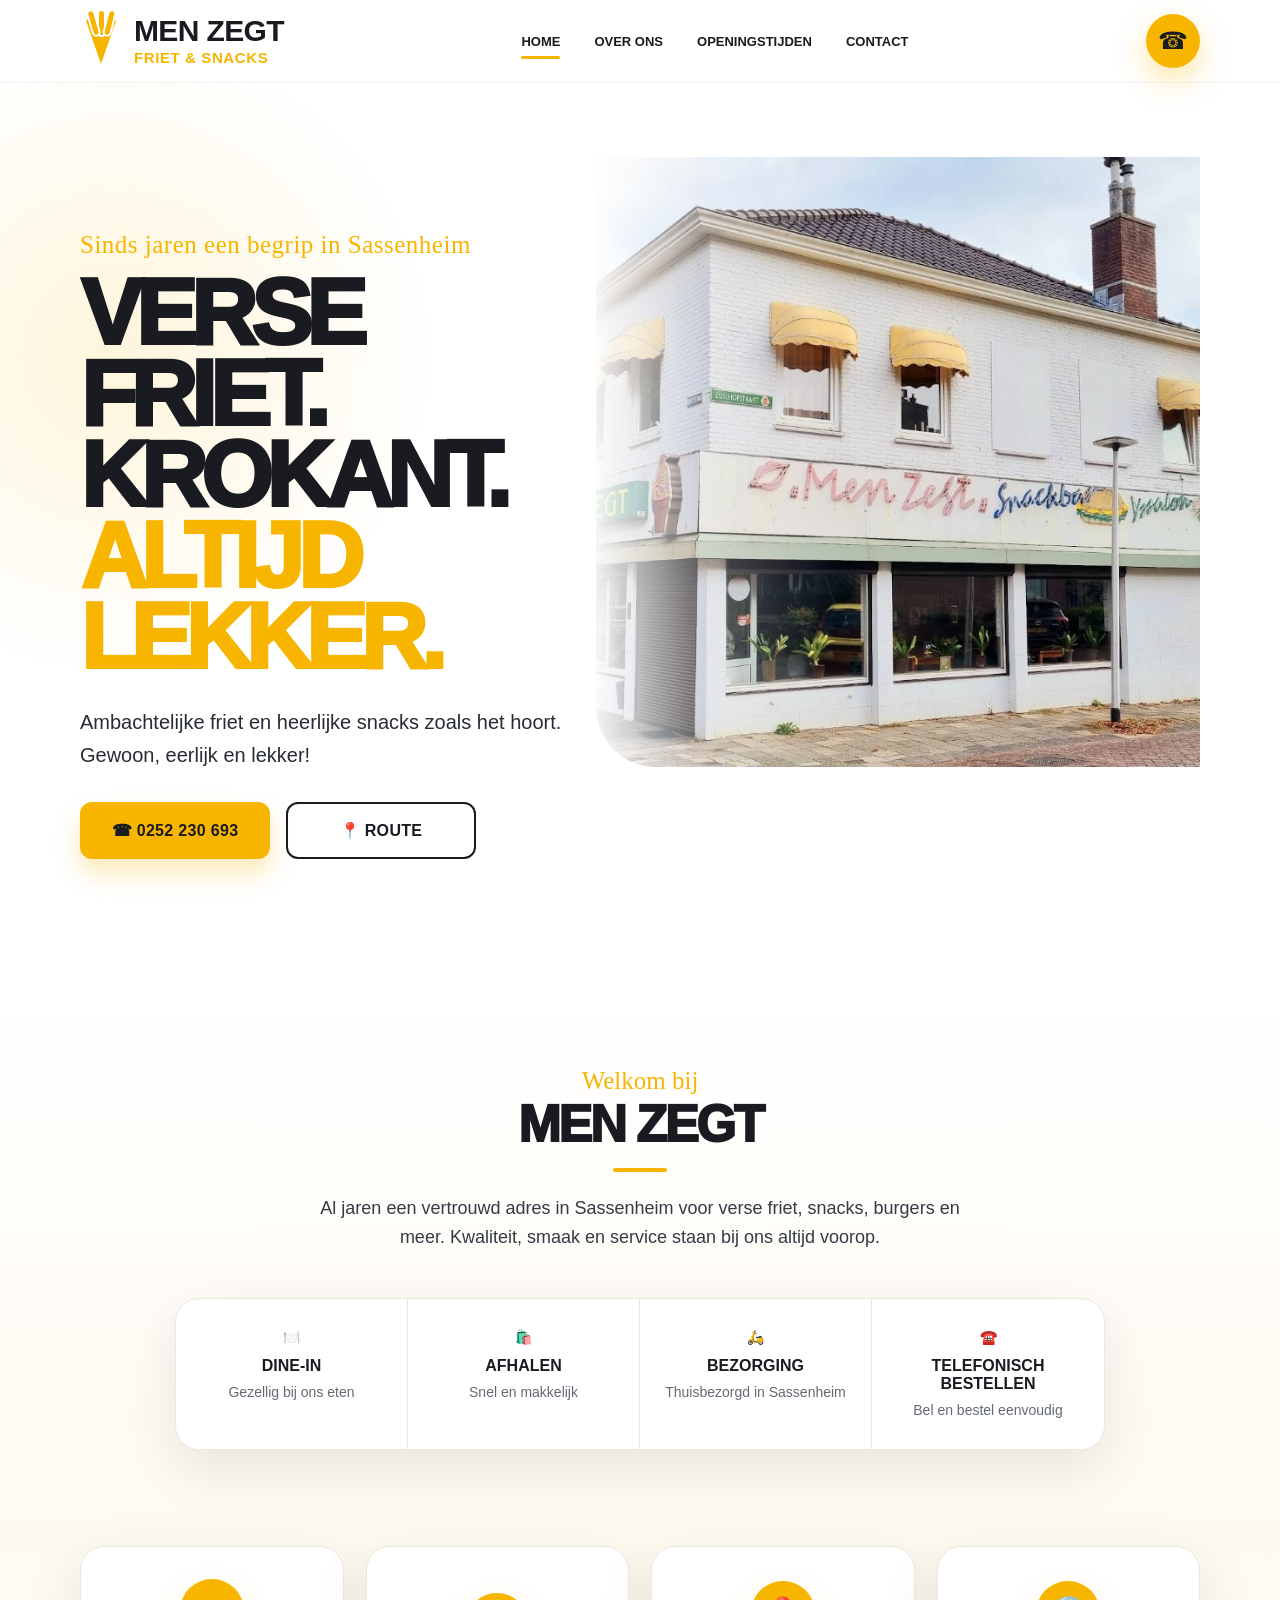
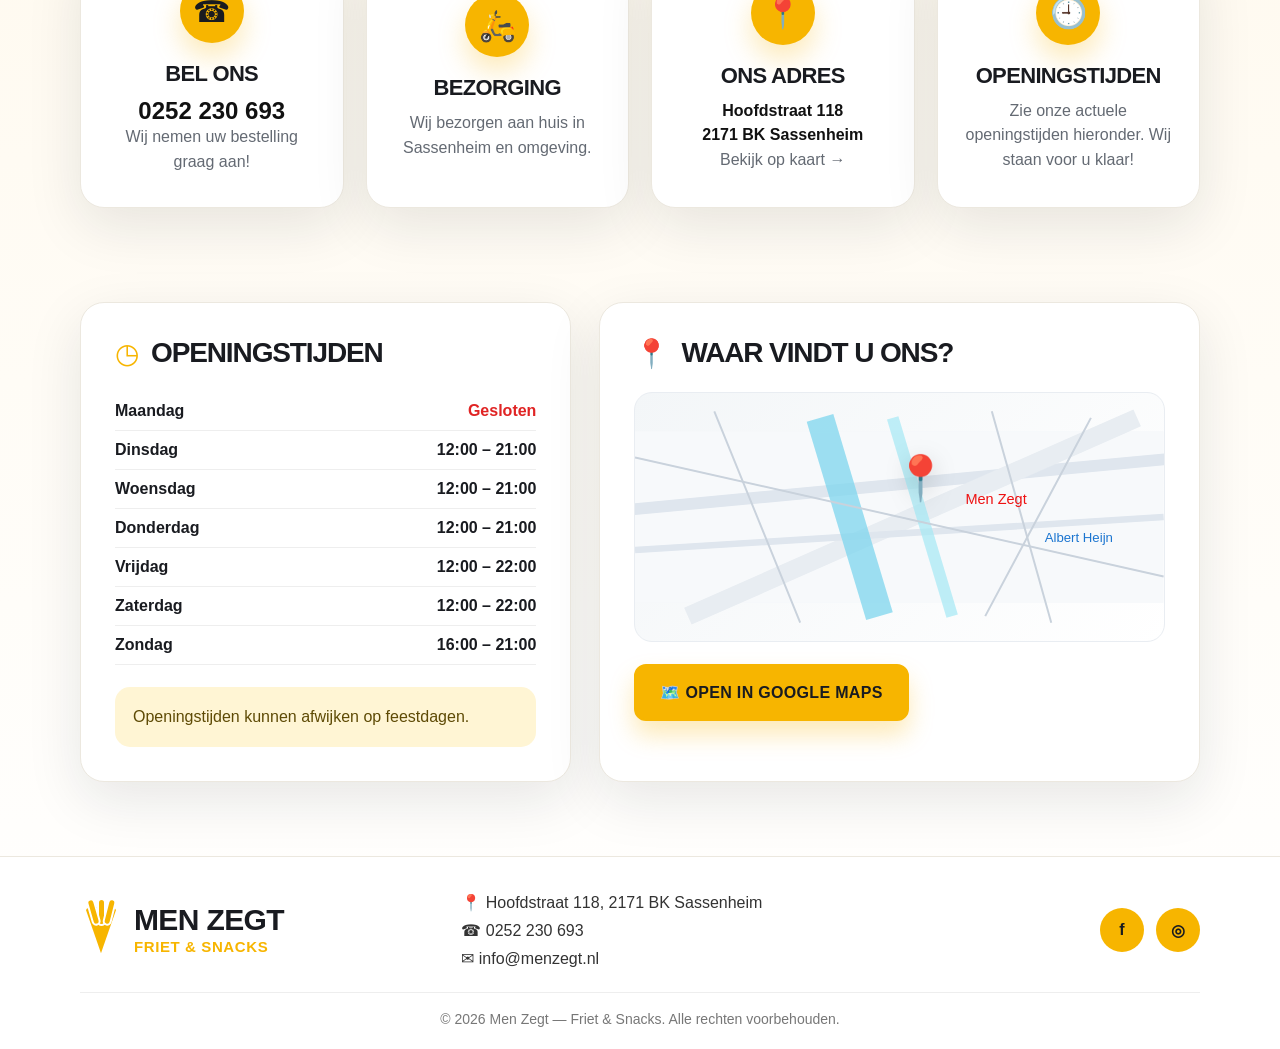
==== commit ccaf6ef6: "Update index.html" ====
--- a/index.html
+++ b/index.html
@@ -4,7 +4,7 @@
   <meta charset="utf-8">
   <meta name="viewport" content="width=device-width, initial-scale=1">
   <title>Men Zegt — Friet & Snacks in Sassenheim</title>
-  <meta name="description" content="Men Zegt in Sassenheim. Verse friet, snacks, dine-in, afhalen en bezorging. Bel 0252 230 693.">
+  <meta name="description" content="Men Zegt in Sassenheim. Verse friet, snacks, dine-in, afhalen en bezorging. 0252 230 693.">
   <style>
     :root{
       --yellow:#f7b500; --yellow2:#ffd45a; --ink:#191b20; --muted:#646a73; --line:#ece8df; --bg:#fffaf0; --white:#fff;
@@ -85,7 +85,7 @@
         <p class="script">Sinds jaren een begrip in Sassenheim</p>
         <h1>Verse friet.<br>Krokant.<br><span>Altijd lekker.</span></h1>
         <p class="lead">Ambachtelijke friet en heerlijke snacks zoals het hoort. Gewoon, eerlijk en lekker!</p>
-        <div class="buttons"><a class="btn primary" href="tel:+31252230693">☎ Bel 0252 230 693</a><a class="btn" target="_blank" rel="noopener" href="https://www.google.com/maps/search/?api=1&query=Men+Zegt+Hoofdstraat+118+2171+BK+Sassenheim">📍 Route</a></div>
+        <div class="buttons"><a class="btn primary" href="tel:+31252230693">☎ 0252 230 693</a><a class="btn" target="_blank" rel="noopener" href="https://www.google.com/maps/search/?api=1&query=Men+Zegt+Hoofdstraat+118+2171+BK+Sassenheim">📍 Route</a></div>
       </div>
       <div class="hero-photo"><img src="[data-uri]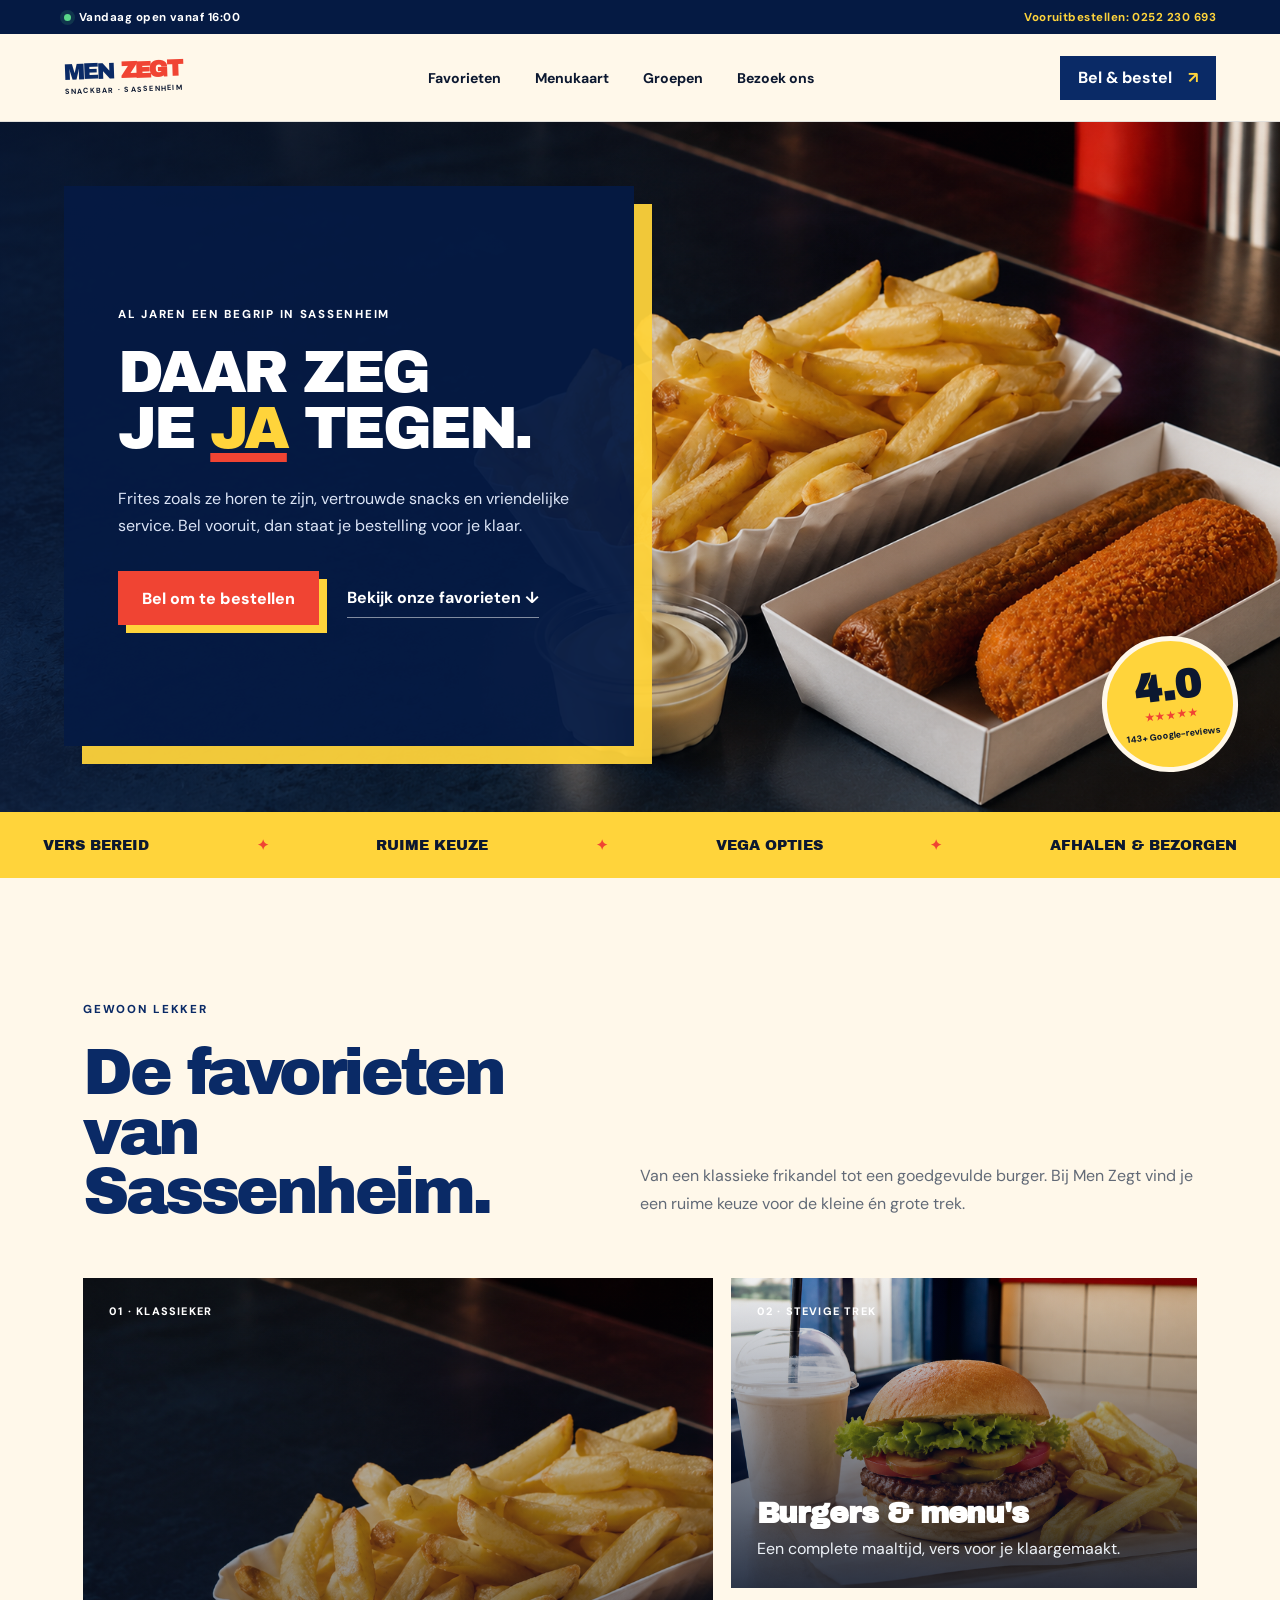
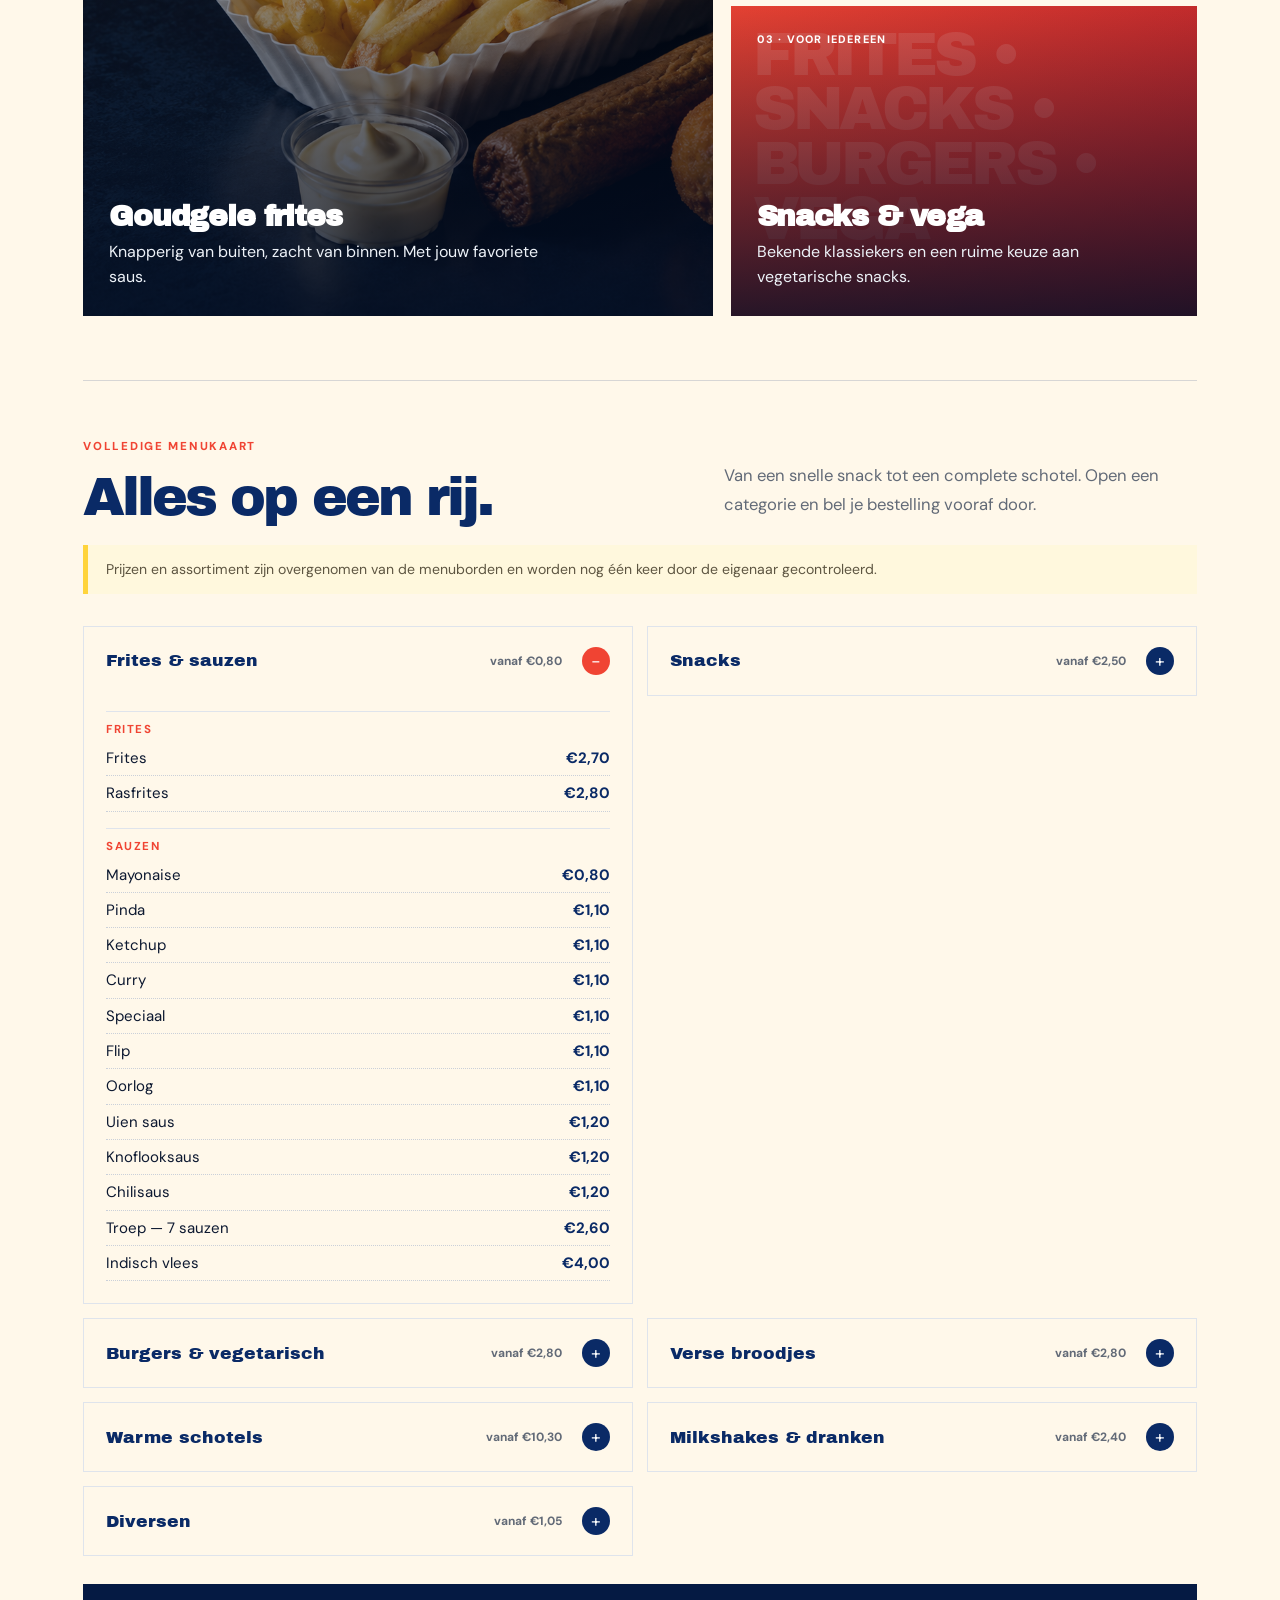
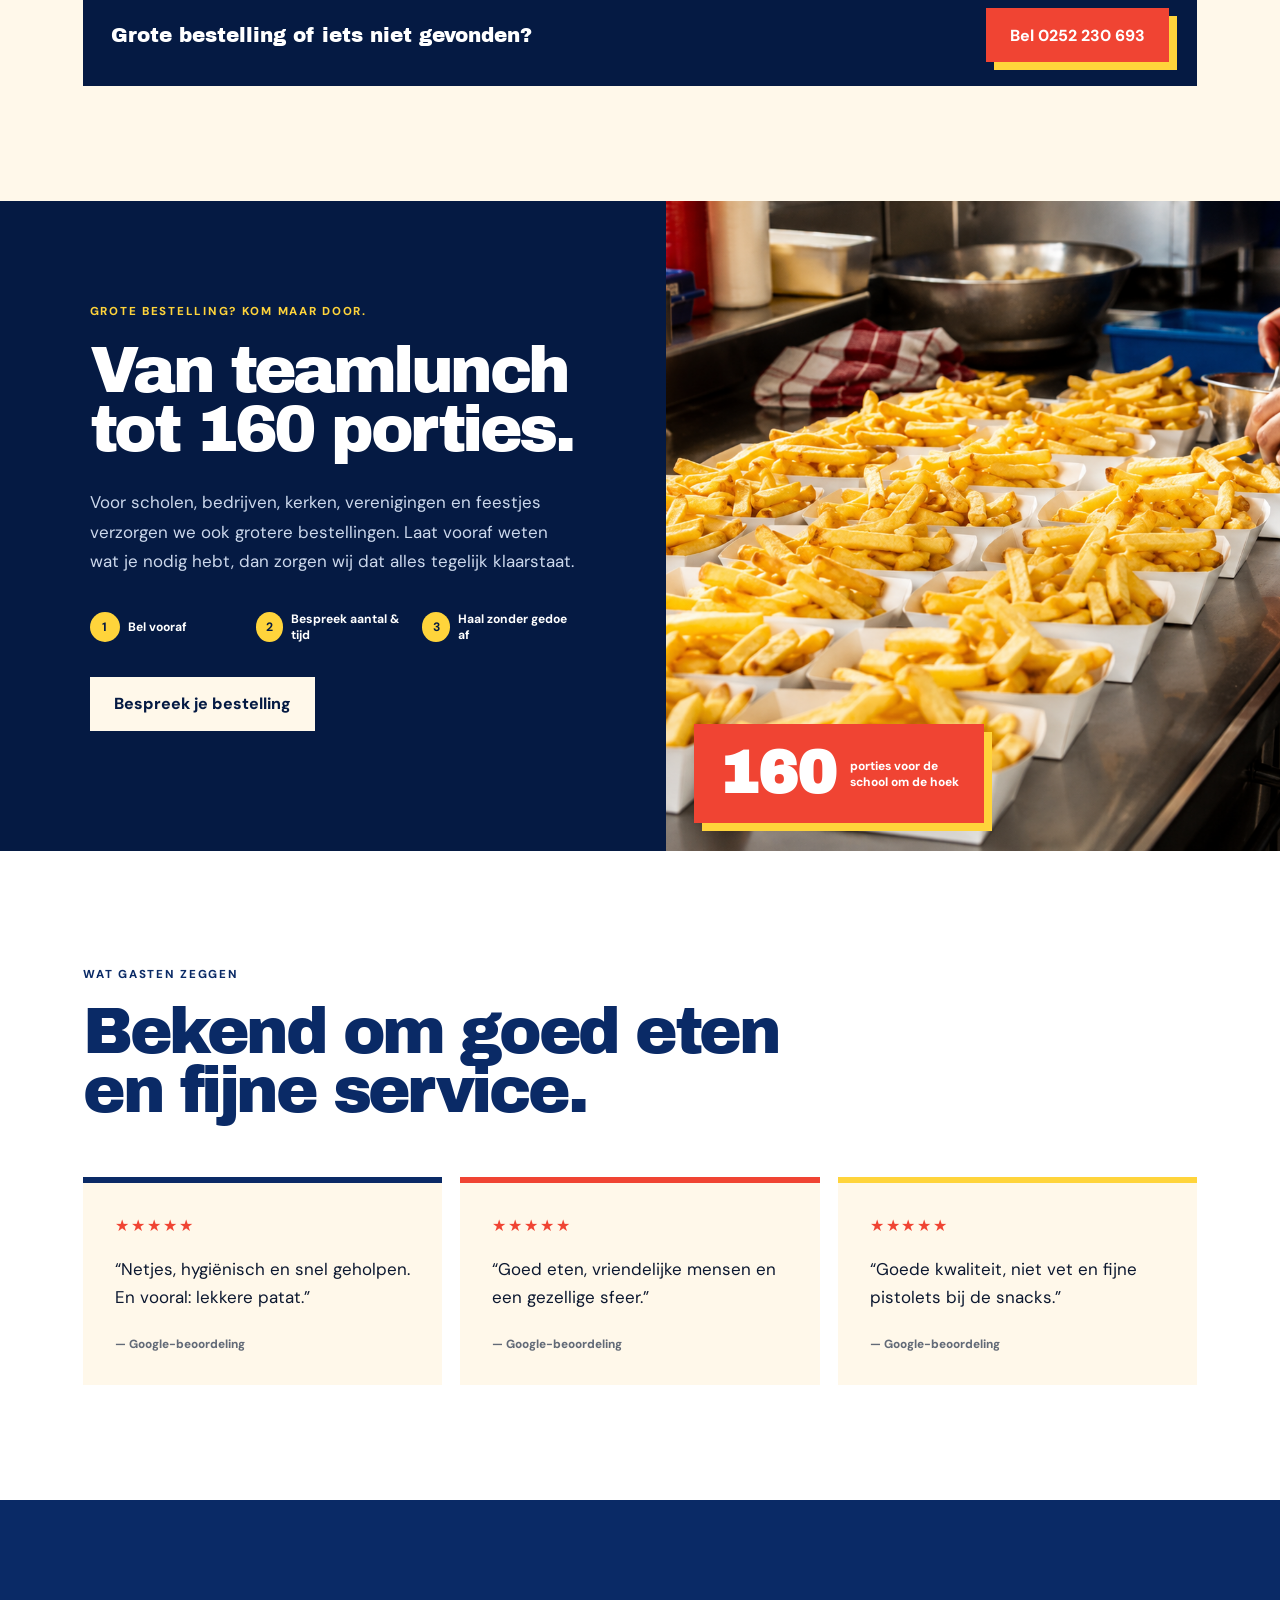
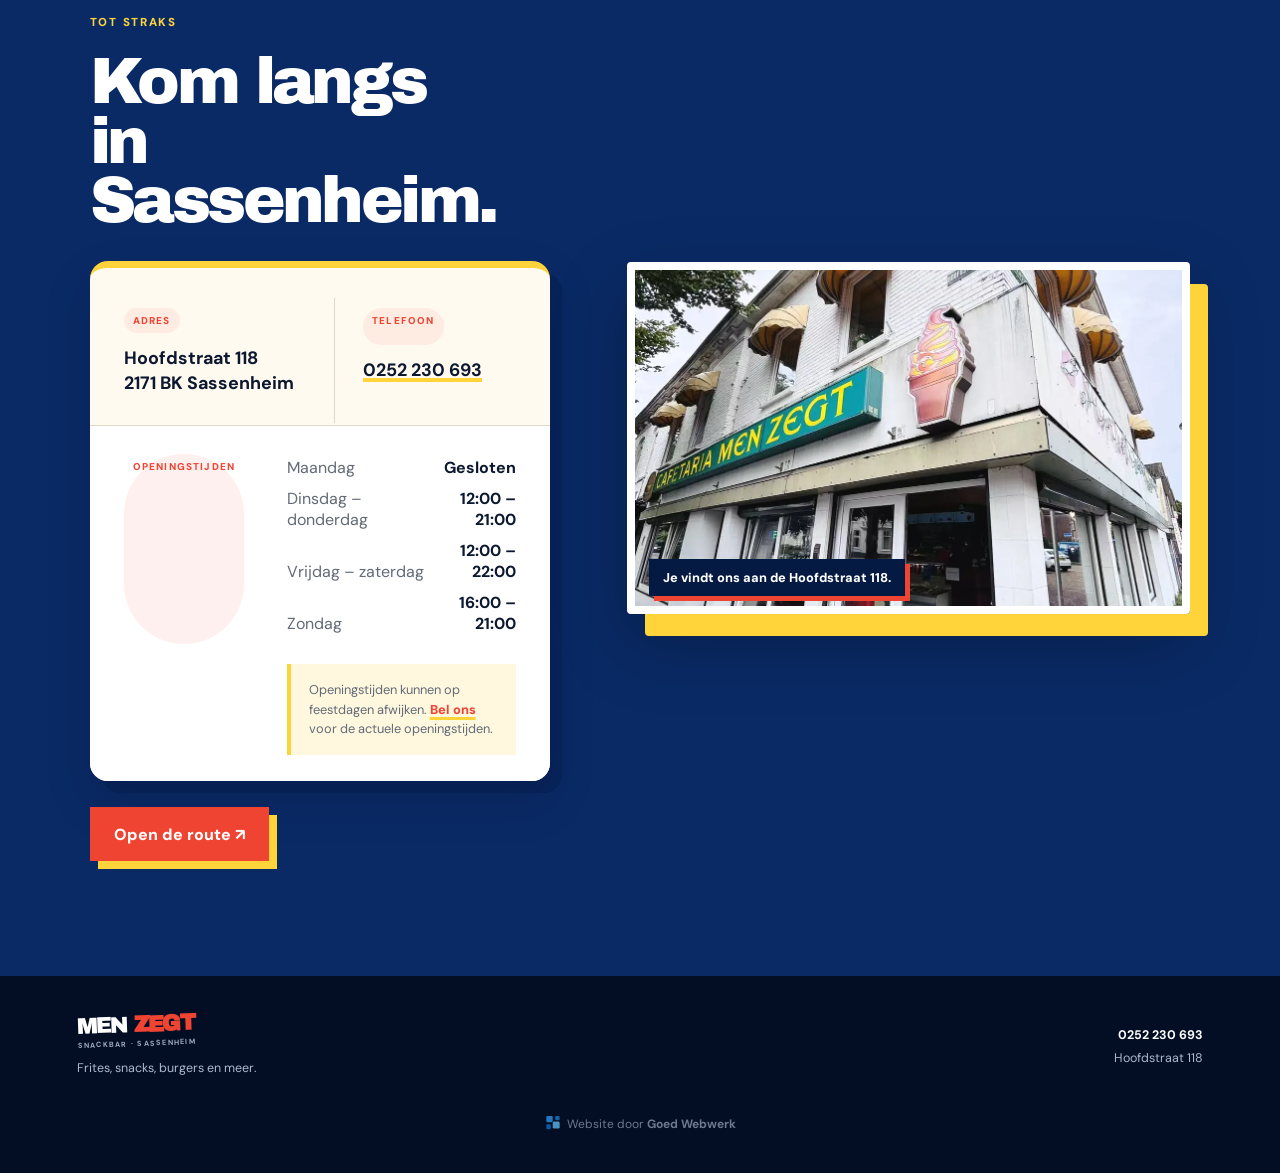
==== commit 77d7e3cf: "Publish approved Men Zegt website" ====
--- a/index.html
+++ b/index.html
@@ -1,122 +1,34 @@
 <!doctype html>
-<html lang="nl">
-<head>
-  <meta charset="utf-8">
-  <meta name="viewport" content="width=device-width, initial-scale=1">
-  <title>Men Zegt — Friet & Snacks in Sassenheim</title>
-  <meta name="description" content="Men Zegt in Sassenheim. Verse friet, snacks, dine-in, afhalen en bezorging. 0252 230 693.">
-  <style>
-    :root{
-      --yellow:#f7b500; --yellow2:#ffd45a; --ink:#191b20; --muted:#646a73; --line:#ece8df; --bg:#fffaf0; --white:#fff;
-      --shadow:0 18px 55px rgba(24,28,35,.10); --radius:28px;
-    }
-    *{box-sizing:border-box}
-    html{scroll-behavior:smooth}
-    body{margin:0;font-family:Inter,Arial,Helvetica,sans-serif;color:var(--ink);background:linear-gradient(180deg,#fff 0%,#fffaf0 58%,#fff 100%);}
-    a{color:inherit;text-decoration:none}
-    .wrap{width:min(1120px,calc(100% - 36px));margin:auto}
-    header{position:sticky;top:0;z-index:20;background:rgba(255,255,255,.84);backdrop-filter:blur(16px);border-bottom:1px solid rgba(0,0,0,.05)}
-    .nav{height:82px;display:flex;align-items:center;justify-content:space-between;gap:22px}
-    .brand{display:flex;align-items:center;gap:12px;font-weight:900;letter-spacing:-.04em}
-    .mark{width:42px;height:56px;position:relative;display:grid;place-items:center}
-    .mark:before{content:"";width:32px;height:46px;background:var(--yellow);clip-path:polygon(0 0,100% 0,50% 100%);border-radius:8px 8px 20px 20px;display:block}
-    .fries{position:absolute;top:-2px;display:flex;gap:3px}
-    .fries i{display:block;width:5px;height:24px;background:var(--yellow);border-radius:3px;box-shadow:0 0 0 2px #fff}
-    .fries i:nth-child(1){transform:rotate(-16deg)}.fries i:nth-child(3){transform:rotate(14deg)}
-    .brand-text b{display:block;font-size:30px;line-height:.9} .brand-text span{display:block;color:var(--yellow);font-weight:900;font-size:15px;letter-spacing:.04em;margin-top:5px}
-    nav{display:flex;gap:34px;align-items:center;font-weight:850;font-size:13px;text-transform:uppercase}
-    nav a{position:relative} nav a:after{content:"";position:absolute;left:0;right:0;bottom:-10px;height:3px;background:var(--yellow);border-radius:9px;transform:scaleX(0);transition:.2s} nav a:hover:after,nav a.active:after{transform:scaleX(1)}
-    .call-dot{width:54px;height:54px;border-radius:50%;background:var(--yellow);display:grid;place-items:center;font-size:24px;box-shadow:0 12px 30px rgba(247,181,0,.35)}
-    .hero{position:relative;overflow:hidden;background:#fff}
-    .hero:before{content:"";position:absolute;inset:0;background:radial-gradient(circle at 9% 30%,rgba(247,181,0,.14),transparent 24%),linear-gradient(90deg,#fff 0%,#fff 39%,rgba(255,255,255,.36) 49%,rgba(255,255,255,0) 65%);z-index:1;pointer-events:none}
-    .hero-grid{position:relative;z-index:2;display:grid;grid-template-columns:.9fr 1.1fr;min-height:610px;align-items:center;gap:22px}
-    .hero-copy{padding:74px 0 60px}
-    .script{font-family:"Trebuchet MS",cursive;color:var(--yellow);font-size:25px;margin:0 0 14px;letter-spacing:.02em}
-    h1{font-size:clamp(54px,7.2vw,96px);line-height:.88;margin:0 0 28px;font-weight:1000;letter-spacing:-.07em;text-transform:uppercase}
-    h1 span{color:var(--yellow)}
-    .lead{font-size:20px;line-height:1.65;color:#272b33;margin:0 0 30px;max-width:540px}
-    .buttons{display:flex;gap:16px;flex-wrap:wrap}
-    .btn{display:inline-flex;align-items:center;justify-content:center;gap:10px;padding:17px 24px;border-radius:12px;font-weight:900;text-transform:uppercase;letter-spacing:.02em;border:2px solid var(--ink);min-width:190px}
-    .btn.primary{background:var(--yellow);border-color:var(--yellow);box-shadow:0 14px 25px rgba(247,181,0,.28)}
-    .hero-photo{height:610px;align-self:stretch;position:relative}
-    .hero-photo img{width:100%;height:100%;object-fit:cover;object-position:center;display:block;clip-path:inset(0 0 0 0 round 0 0 0 60px)}
-    .hero-photo:after{content:"";position:absolute;inset:0;background:linear-gradient(90deg,rgba(255,255,255,.94) 0%,rgba(255,255,255,.30) 18%,rgba(255,255,255,0) 40%);}
-    section{padding:74px 0}
-    .intro{text-align:center;background:linear-gradient(180deg,#fff 0%,#fffaf1 100%)}
-    .eyebrow{font-family:"Trebuchet MS",cursive;color:var(--yellow);font-size:25px;margin-bottom:4px}
-    h2{font-size:clamp(34px,4vw,52px);line-height:1;margin:0;font-weight:1000;letter-spacing:-.05em;text-transform:uppercase}
-    .underline{width:54px;height:4px;background:var(--yellow);border-radius:9px;margin:17px auto 22px}
-    .center-text{max-width:680px;margin:0 auto 45px;color:#333b45;font-size:18px;line-height:1.65}
-    .features{display:grid;grid-template-columns:repeat(4,1fr);gap:0;max-width:930px;margin:auto;border-radius:24px;overflow:hidden;background:#fff;box-shadow:var(--shadow);border:1px solid var(--line)}
-    .feature{padding:30px 20px;border-right:1px solid var(--line)} .feature:last-child{border-right:0}
-    .ico{font-size:37px;color:var(--yellow);display:block;margin-bottom:12px} .feature b{display:block;text-transform:uppercase;margin-bottom:8px} .feature span{font-size:14px;color:var(--muted)}
-    .cards{padding-top:22px}
-    .card-grid{display:grid;grid-template-columns:repeat(4,1fr);gap:22px}
-    .card{background:#fff;border:1px solid var(--line);border-radius:24px;padding:32px 24px;text-align:center;box-shadow:var(--shadow);min-height:210px;display:flex;flex-direction:column;align-items:center;justify-content:center}
-    .round{width:64px;height:64px;border-radius:50%;background:var(--yellow);display:grid;place-items:center;font-size:30px;margin-bottom:18px;box-shadow:0 14px 28px rgba(247,181,0,.28)}
-    .card h3{margin:0 0 10px;font-size:22px;text-transform:uppercase;letter-spacing:-.03em} .card p{margin:0;color:var(--muted);line-height:1.55} .card strong{font-size:24px;color:#111}
-    .info{padding-top:20px}
-    .info-grid{display:grid;grid-template-columns:.9fr 1.1fr;gap:28px;align-items:stretch}
-    .panel{background:#fff;border:1px solid var(--line);border-radius:24px;padding:34px;box-shadow:var(--shadow)}
-    .panel-title{display:flex;gap:12px;align-items:center;margin-bottom:22px} .panel-title span{font-size:28px;color:var(--yellow)} .panel-title h3{margin:0;font-size:28px;text-transform:uppercase;letter-spacing:-.04em}
-    .hours{list-style:none;margin:0;padding:0} .hours li{display:flex;justify-content:space-between;gap:16px;padding:10px 0;border-bottom:1px solid #eee;font-weight:800} .hours li span:last-child{font-weight:900} .closed{color:#e02424!important}
-    .note{margin-top:22px;background:#fff5d4;border-radius:15px;padding:18px;color:#5e4a05;line-height:1.5}
-    .mapbox{height:250px;border-radius:18px;border:1px solid #e9edf2;overflow:hidden;background:linear-gradient(135deg,#f3f6f8,#fff);position:relative;margin-bottom:22px}
-    .mapbox svg{width:100%;height:100%;display:block} .pin{position:absolute;left:54%;top:45%;transform:translate(-50%,-100%);font-size:44px;filter:drop-shadow(0 8px 12px rgba(0,0,0,.18))}
-    .footer{padding:36px 0 22px;border-top:1px solid var(--line);background:#fff}
-    .footgrid{display:grid;grid-template-columns:1fr 1.3fr .7fr;gap:24px;align-items:center} .contact-lines{display:grid;gap:9px;color:#333} .social{display:flex;gap:12px;justify-content:flex-end} .social a{width:44px;height:44px;border-radius:50%;background:var(--yellow);display:grid;place-items:center;font-weight:900}
-    .copy{text-align:center;color:#777;border-top:1px solid #eee;margin-top:24px;padding-top:18px;font-size:14px}
-    @media(max-width:900px){.nav{height:72px} nav{display:none} .hero:before{background:linear-gradient(180deg,rgba(255,255,255,.96),rgba(255,255,255,.82))} .hero-grid{grid-template-columns:1fr;min-height:auto} .hero-photo{grid-row:1;height:330px;margin:0 -18px} .hero-photo img{border-radius:0;clip-path:none} .hero-photo:after{background:linear-gradient(180deg,rgba(255,255,255,.15),#fff 92%)} .hero-copy{padding:24px 0 50px;margin-top:-18px} .script{font-size:23px} h1{font-size:58px} .lead{font-size:18px} .buttons .btn{flex:1;min-width:145px;padding:16px 14px} .features,.card-grid,.info-grid,.footgrid{grid-template-columns:1fr} .feature{border-right:0;border-bottom:1px solid var(--line)} .feature:last-child{border-bottom:0} section{padding:56px 0} .social{justify-content:flex-start} }
-    @media(max-width:480px){.brand-text b{font-size:25px} .brand-text span{font-size:13px} .call-dot{width:48px;height:48px} .hero-photo{height:300px} h1{font-size:48px} .panel{padding:24px} .hours li{font-size:14px} .card-grid{gap:14px} .card{min-height:170px;padding:24px 18px} }
-  </style>
-</head>
-<body>
-<header>
-  <div class="wrap nav">
-    <a class="brand" href="#top" aria-label="Men Zegt home"><span class="mark"><span class="fries"><i></i><i></i><i></i></span></span><span class="brand-text"><b>MEN ZEGT</b><span>FRIET & SNACKS</span></span></a>
-    <nav><a class="active" href="#top">Home</a><a href="#over">Over ons</a><a href="#opening">Openingstijden</a><a href="#contact">Contact</a></nav>
-    <a class="call-dot" href="tel:+31252230693" aria-label="Bel Men Zegt">☎</a>
-  </div>
-</header>
-<main id="top">
-  <section class="hero">
-    <div class="wrap hero-grid">
-      <div class="hero-copy">
-        <p class="script">Sinds jaren een begrip in Sassenheim</p>
-        <h1>Verse friet.<br>Krokant.<br><span>Altijd lekker.</span></h1>
-        <p class="lead">Ambachtelijke friet en heerlijke snacks zoals het hoort. Gewoon, eerlijk en lekker!</p>
-        <div class="buttons"><a class="btn primary" href="tel:+31252230693">☎ 0252 230 693</a><a class="btn" target="_blank" rel="noopener" href="https://www.google.com/maps/search/?api=1&query=Men+Zegt+Hoofdstraat+118+2171+BK+Sassenheim">📍 Route</a></div>
-      </div>
-      <div class="hero-photo"><img src="[data-uri]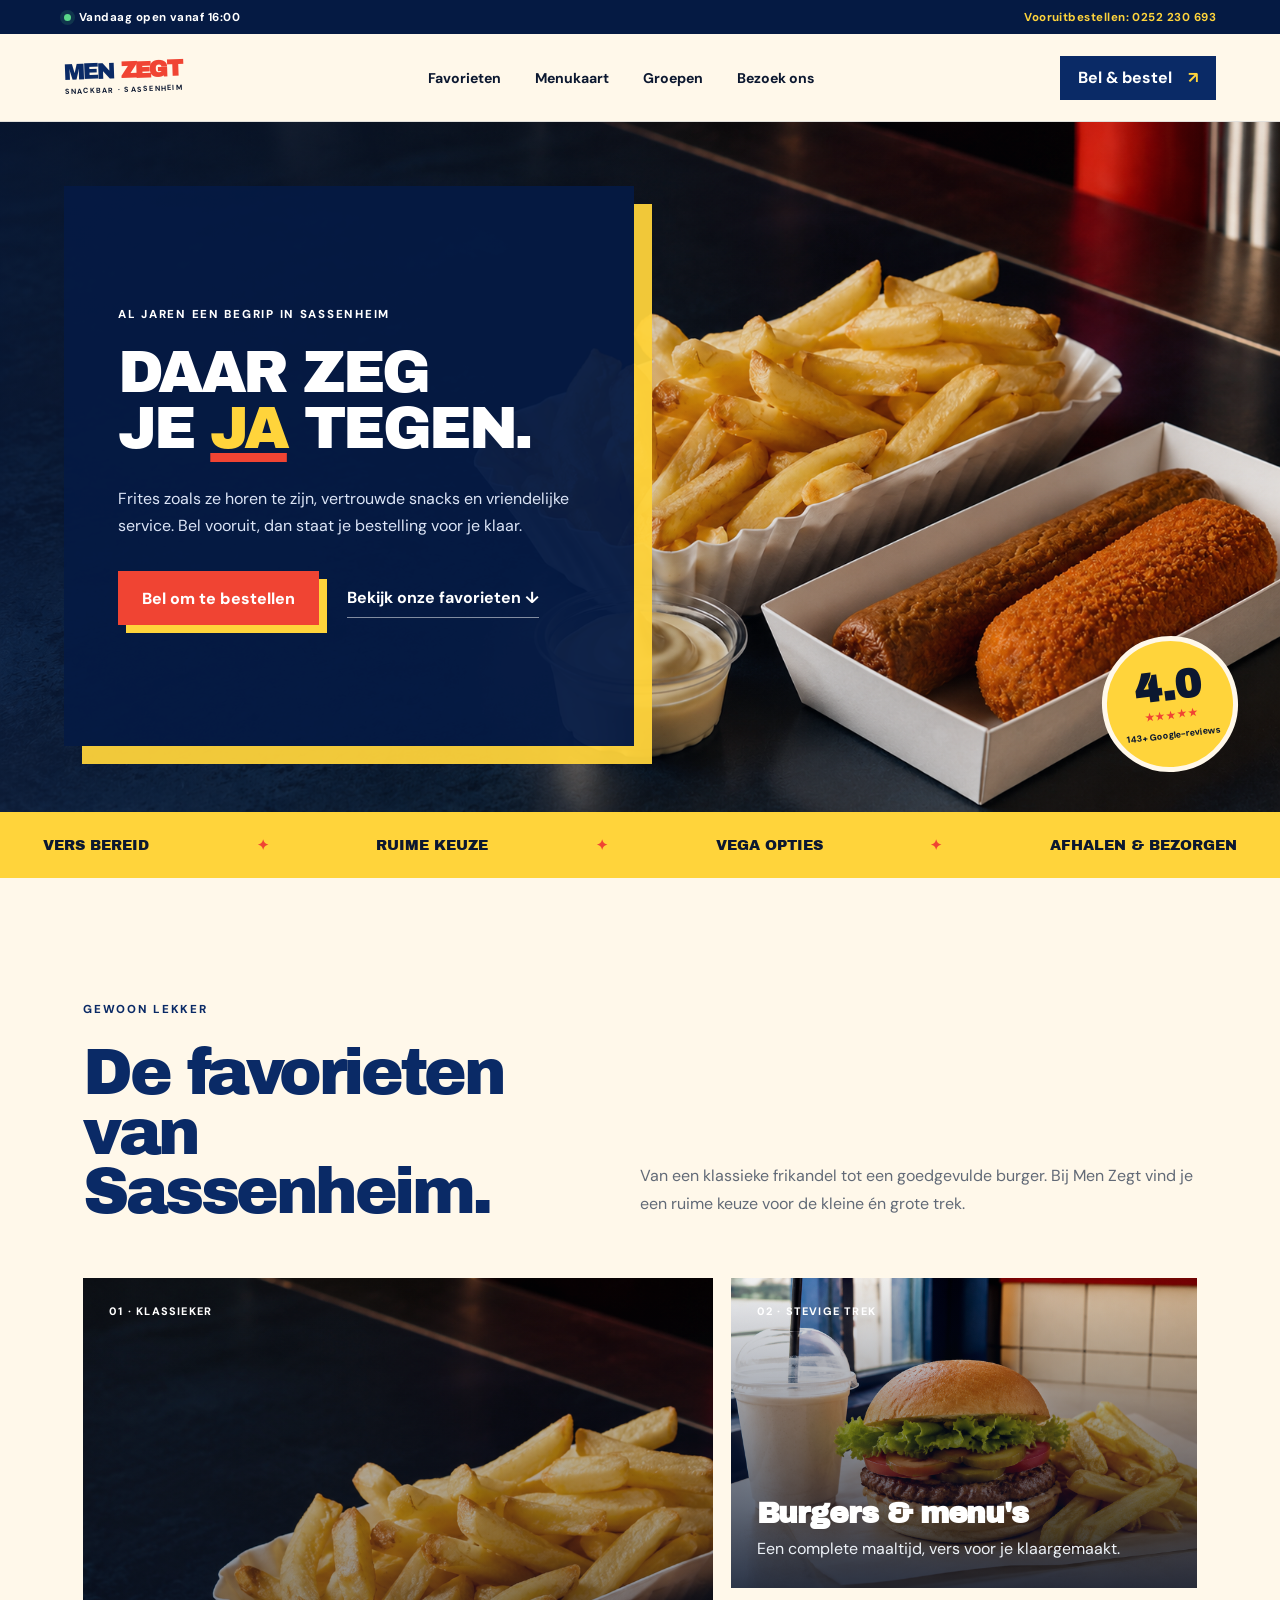
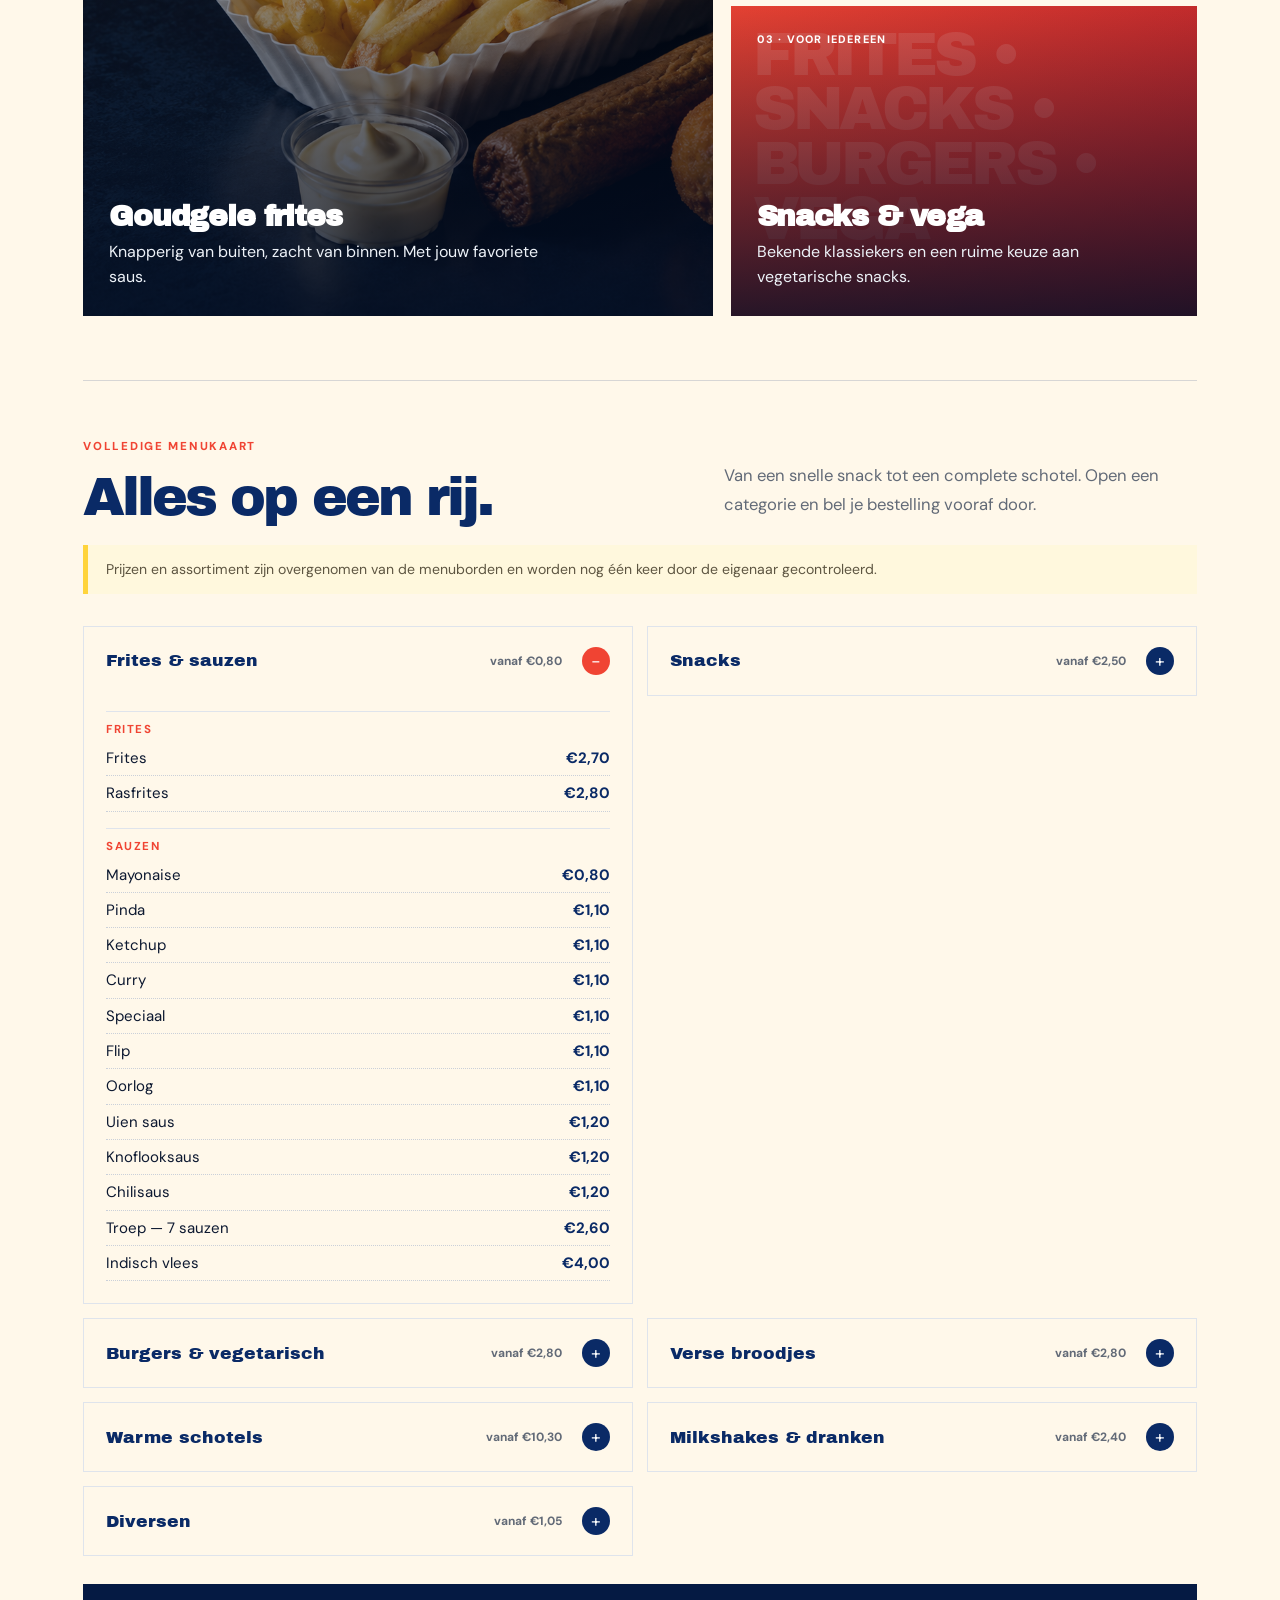
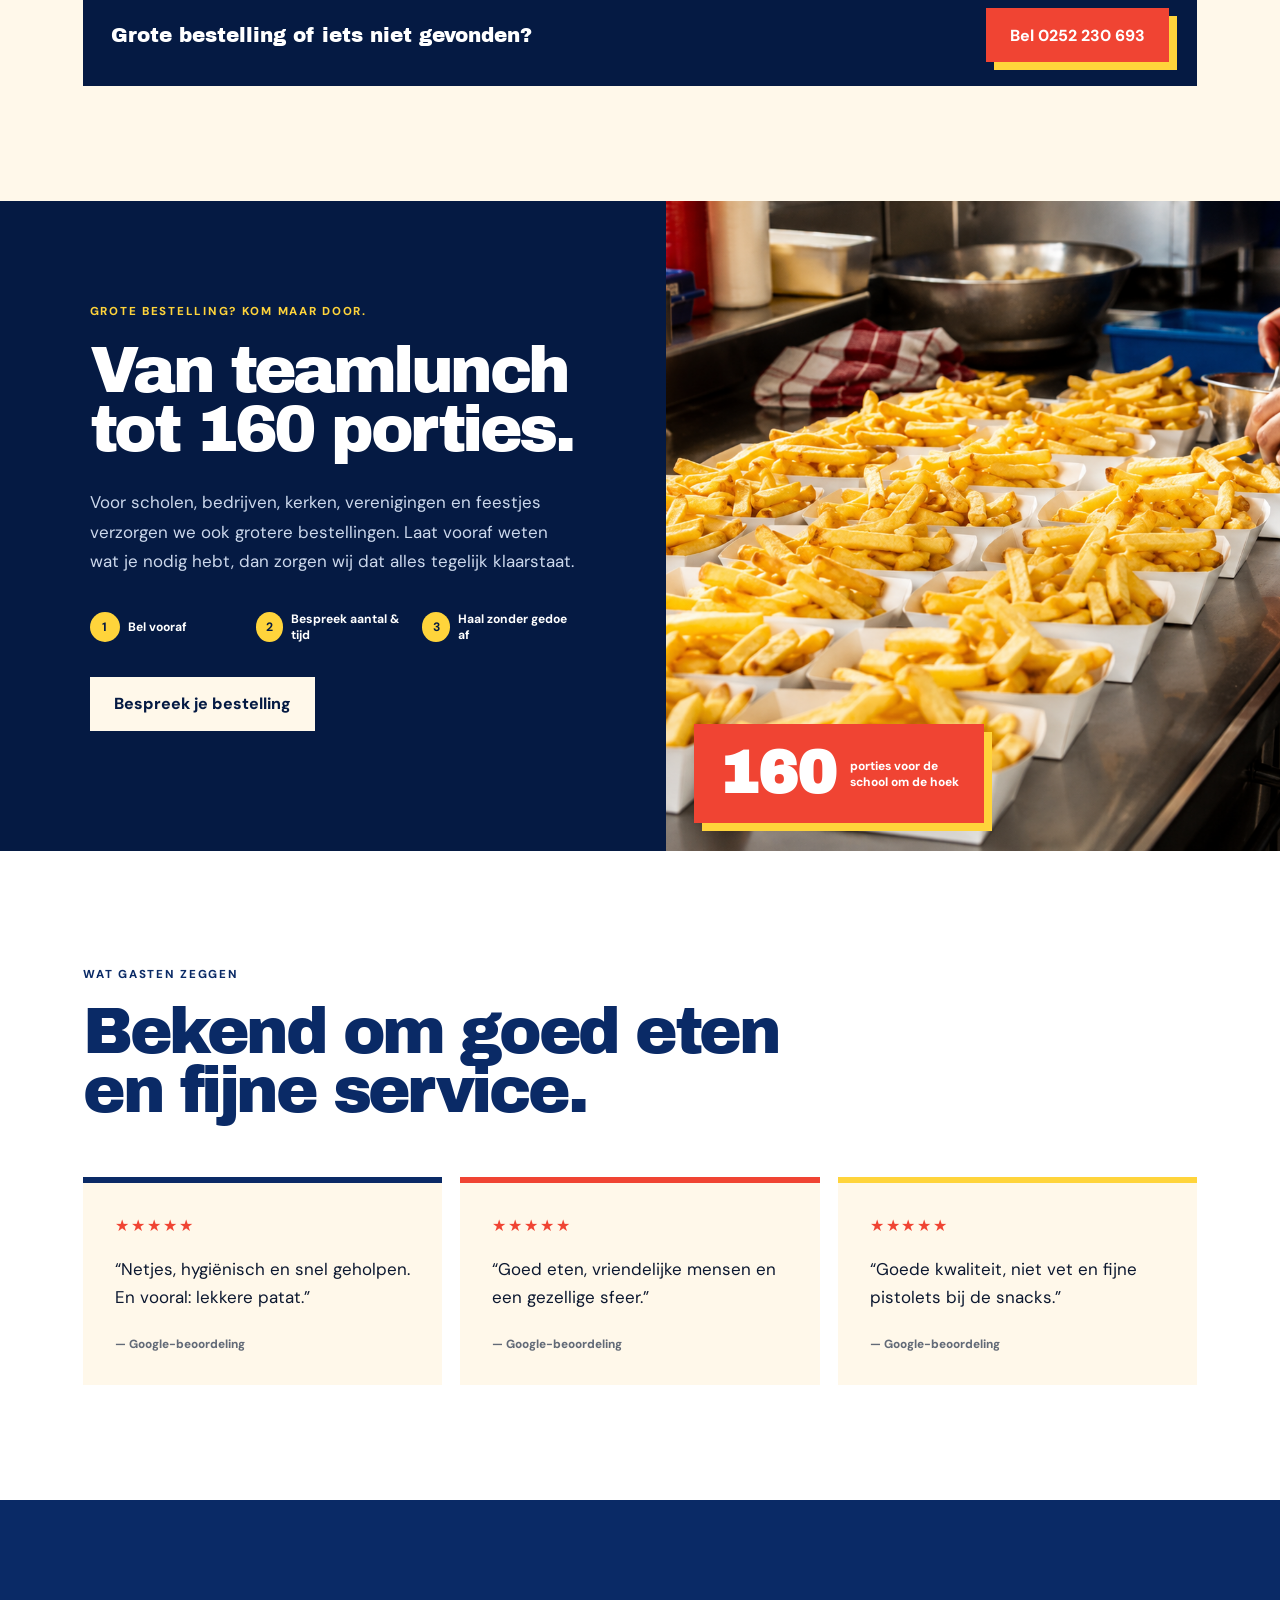
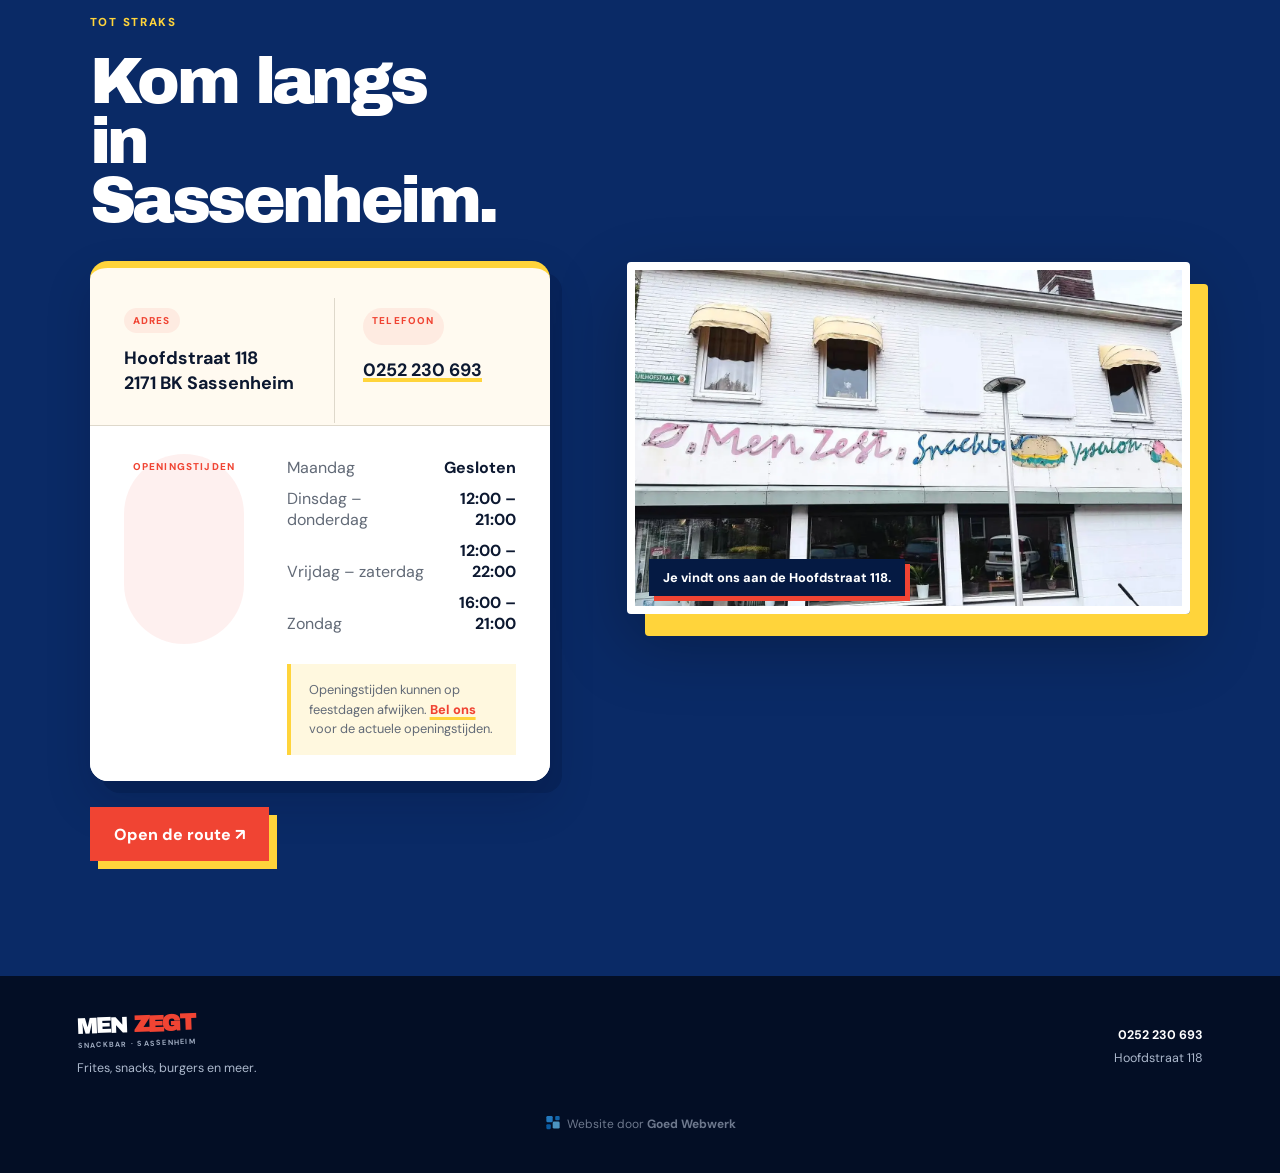
==== commit 435c4aae: "Remove preview platform injection" ====
--- a/index.html
+++ b/index.html
@@ -31,4 +31,4 @@
 <section class="groups" id="groepen"><div class="groups-copy"><p class="kicker yellow">GROTE BESTELLING? KOM MAAR DOOR.</p><h2>Van teamlunch<br>tot 160 porties.</h2><p>Voor scholen, bedrijven, kerken, verenigingen en feestjes verzorgen we ook grotere bestellingen. Laat vooraf weten wat je nodig hebt, dan zorgen wij dat alles tegelijk klaarstaat.</p><div class="group-steps"><span><b>1</b>Bel vooraf</span><span><b>2</b>Bespreek aantal & tijd</span><span><b>3</b>Haal zonder gedoe af</span></div><a class="button cream" href="tel:+31252230693">Bespreek je bestelling</a></div><div class="groups-media" role="img" aria-label="Grote bestelling frites voor een school"><div class="order-proof"><strong>160</strong><span>porties voor de<br>school om de hoek</span></div></div></section>
 <section class="reviews"><div class="section-intro compact"><p class="kicker blue">WAT GASTEN ZEGGEN</p><h2>Bekend om goed eten<br>en fijne service.</h2></div><div class="review-grid"><blockquote><div>★★★★★</div><p>“Netjes, hygiënisch en snel geholpen. En vooral: lekkere patat.”</p><cite>— Google-beoordeling</cite></blockquote><blockquote><div>★★★★★</div><p>“Goed eten, vriendelijke mensen en een gezellige sfeer.”</p><cite>— Google-beoordeling</cite></blockquote><blockquote><div>★★★★★</div><p>“Goede kwaliteit, niet vet en fijne pistolets bij de snacks.”</p><cite>— Google-beoordeling</cite></blockquote></div></section>
 <section class="visit" id="bezoek"><div class="visit-copy"><div class="visit-title"><p class="kicker yellow">TOT STRAKS</p><h2>Kom langs<br>in Sassenheim.</h2></div><div class="visit-info"><div><span>ADRES</span><strong>Hoofdstraat 118<br>2171 BK Sassenheim</strong></div><div><span>TELEFOON</span><strong><a href="tel:+31252230693">0252 230 693</a></strong></div><div class="hours"><span>OPENINGSTIJDEN</span><dl><dt>Maandag</dt><dd>Gesloten</dd><dt>Dinsdag – donderdag</dt><dd>12:00 – 21:00</dd><dt>Vrijdag – zaterdag</dt><dd>12:00 – 22:00</dd><dt>Zondag</dt><dd>16:00 – 21:00</dd></dl><p class="holiday-note">Openingstijden kunnen op feestdagen afwijken. <a href="tel:+31252230693">Bel ons</a> voor de actuele openingstijden.</p></div></div><a class="button red route-button" target="_blank" rel="noopener" href="https://www.google.com/maps/search/?api=1&query=Hoofdstraat+118%2C+2171+BK+Sassenheim">Open de route ↗</a></div><figure class="storefront"><picture><source media="(max-width: 700px)" srcset="storefront-corner.webp"><img src="storefront-men-zegt.webp" alt="De gevel van Men Zegt Snackbar aan de Hoofdstraat in Sassenheim" loading="lazy"></picture><figcaption>Je vindt ons aan de Hoofdstraat 118.</figcaption></figure></section></main>
-<footer><div class="footer-brand"><a class="logo footer-logo" href="#top"><span>MEN</span><strong>ZEGT</strong><small>SNACKBAR · SASSENHEIM</small></a><p>Frites, snacks, burgers en meer.</p></div><div class="footer-contact"><a href="tel:+31252230693">0252 230 693</a><span>Hoofdstraat 118</span></div><a class="site-credit" href="https://goedwebwerk.nl/" target="_blank" rel="noopener" aria-label="Website door Goed Webwerk"><img src="goed-webwerk-mark.svg" alt="" aria-hidden="true"><span>Website door <strong>Goed Webwerk</strong></span></a></footer><a class="mobile-call" href="tel:+31252230693">Bel & bestel <span>→</span></a><script src="app.js"></script><script>(function(){function c(){var b=a.contentDocument||(a.contentWindow&&a.contentWindow.document);if(b){var d=b.createElement('script');d.innerHTML="window.__CF$cv$params={r:'a374e2f7a9805f1e',t:'MTc4ODc3NTQzOA=='};var a=document.createElement('script');a.src='/cdn-cgi/challenge-platform/scripts/jsd/main.js';document.getElementsByTagName('head')[0].appendChild(a);";b.getElementsByTagName('head')[0].appendChild(d)}}if(document.body){var a=document.createElement('iframe');a.height=1;a.width=1;a.style.position='absolute';a.style.top=0;a.style.left=0;a.style.border='none';a.style.visibility='hidden';document.body.appendChild(a);if('loading'!==document.readyState)c();else if(window.addEventListener)document.addEventListener('DOMContentLoaded',c);else{var e=document.onreadystatechange||function(){};document.onreadystatechange=function(b){e(b);'loading'!==document.readyState&&(document.onreadystatechange=e,c())}}}})();</script></body></html>
+<footer><div class="footer-brand"><a class="logo footer-logo" href="#top"><span>MEN</span><strong>ZEGT</strong><small>SNACKBAR · SASSENHEIM</small></a><p>Frites, snacks, burgers en meer.</p></div><div class="footer-contact"><a href="tel:+31252230693">0252 230 693</a><span>Hoofdstraat 118</span></div><a class="site-credit" href="https://goedwebwerk.nl/" target="_blank" rel="noopener" aria-label="Website door Goed Webwerk"><img src="goed-webwerk-mark.svg" alt="" aria-hidden="true"><span>Website door <strong>Goed Webwerk</strong></span></a></footer><a class="mobile-call" href="tel:+31252230693">Bel & bestel <span>→</span></a><script src="app.js"></script></body></html>
